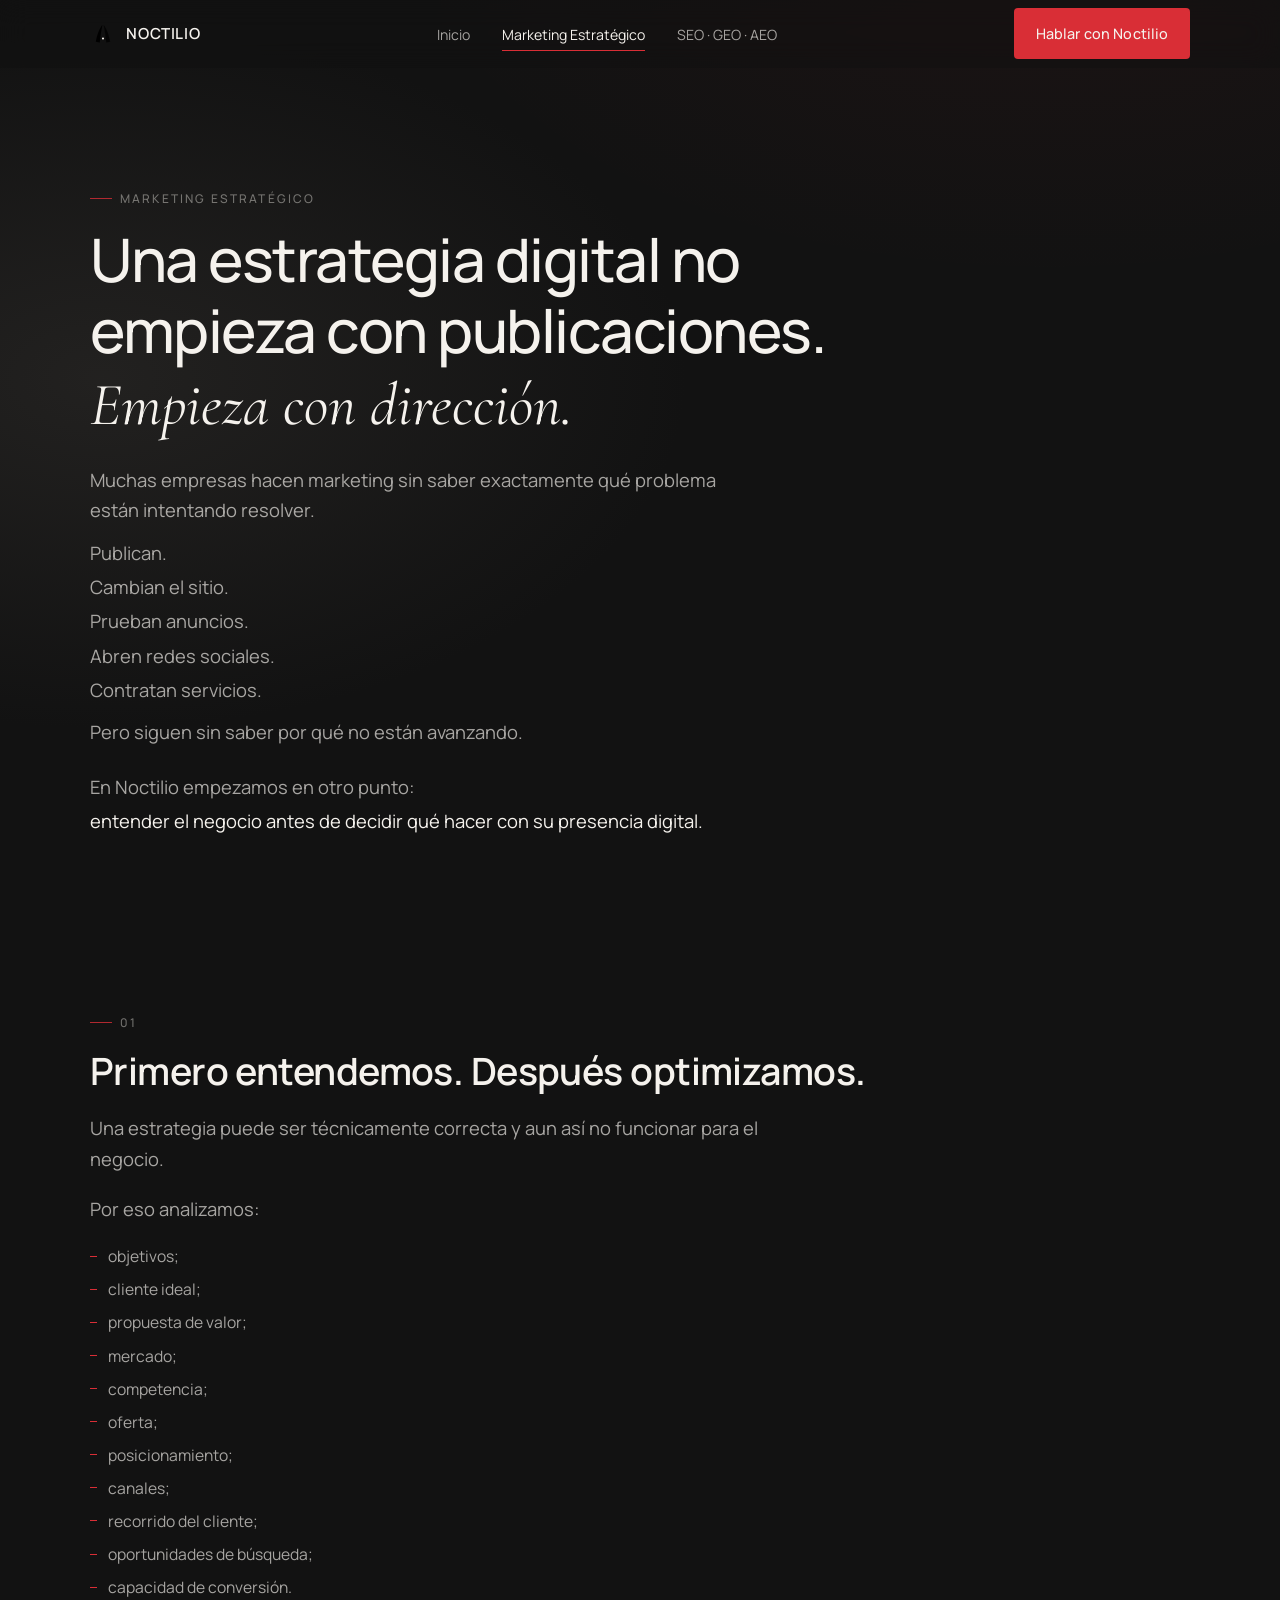
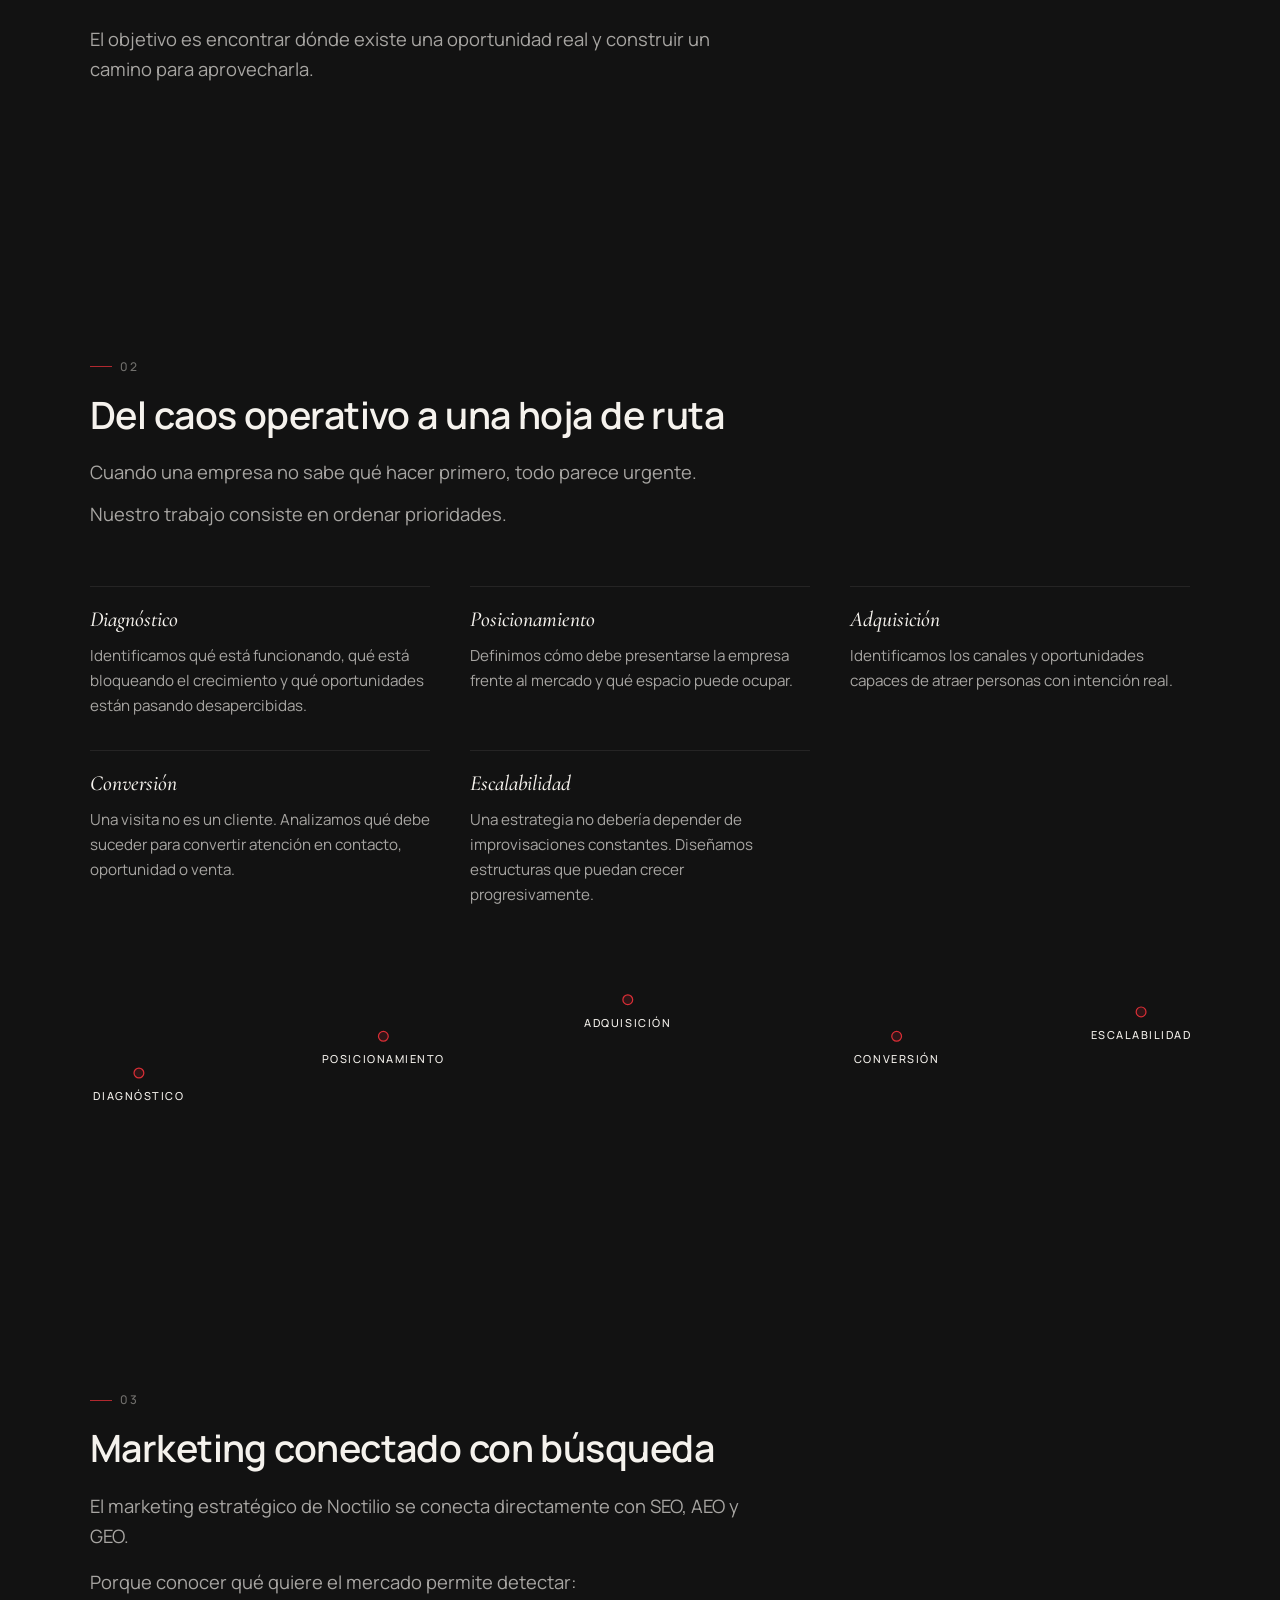
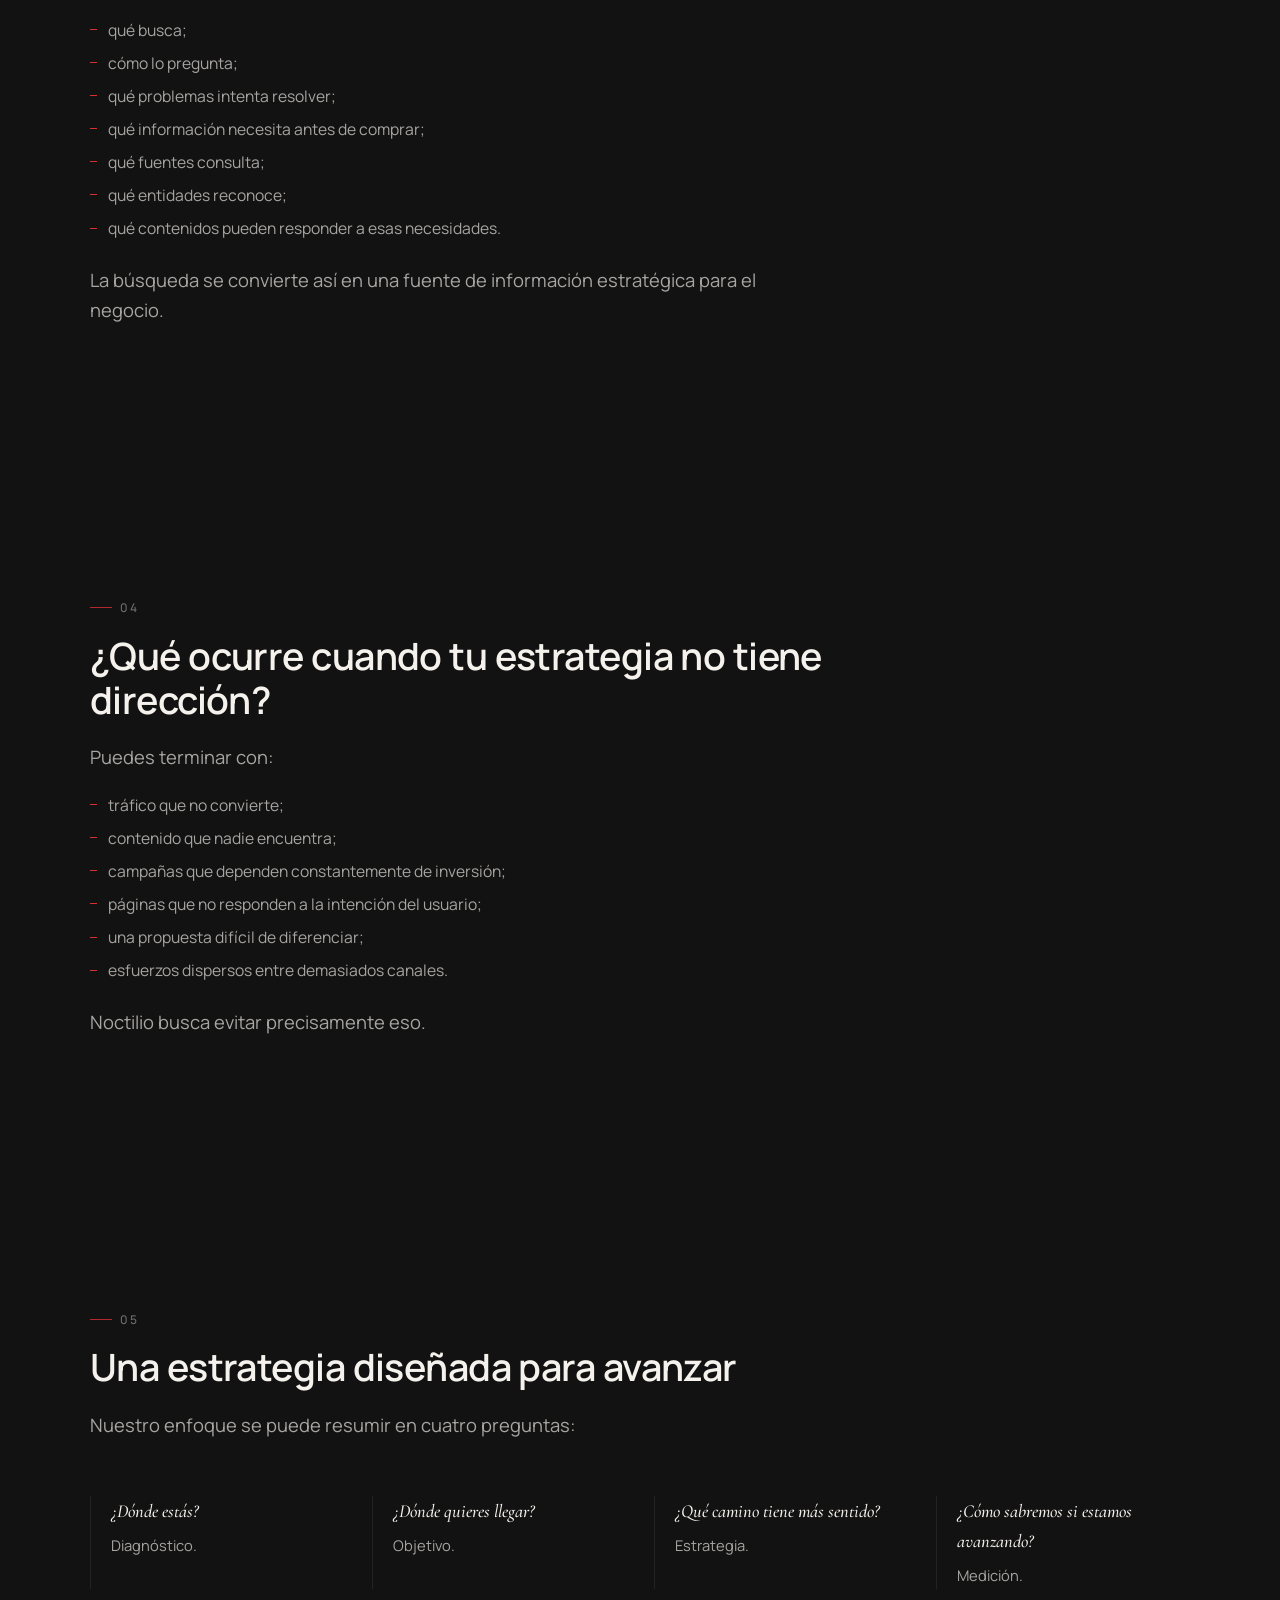
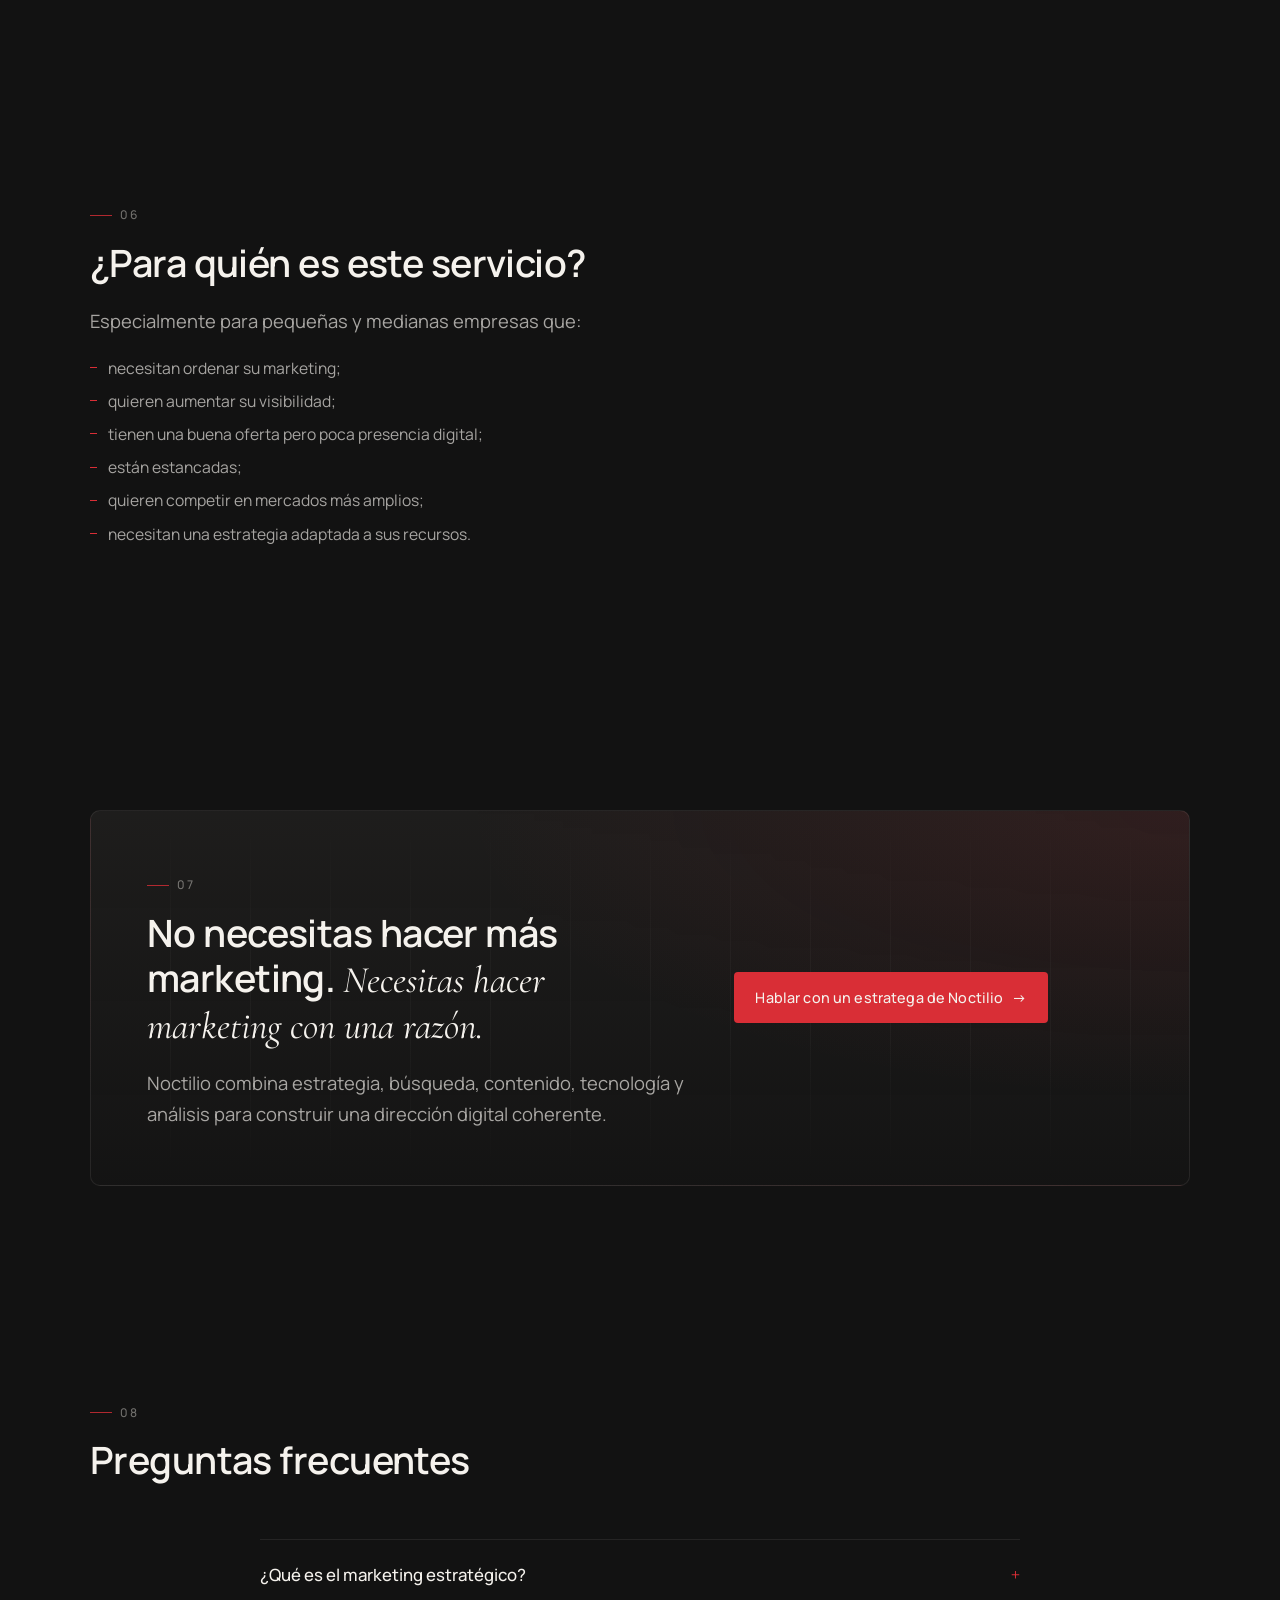
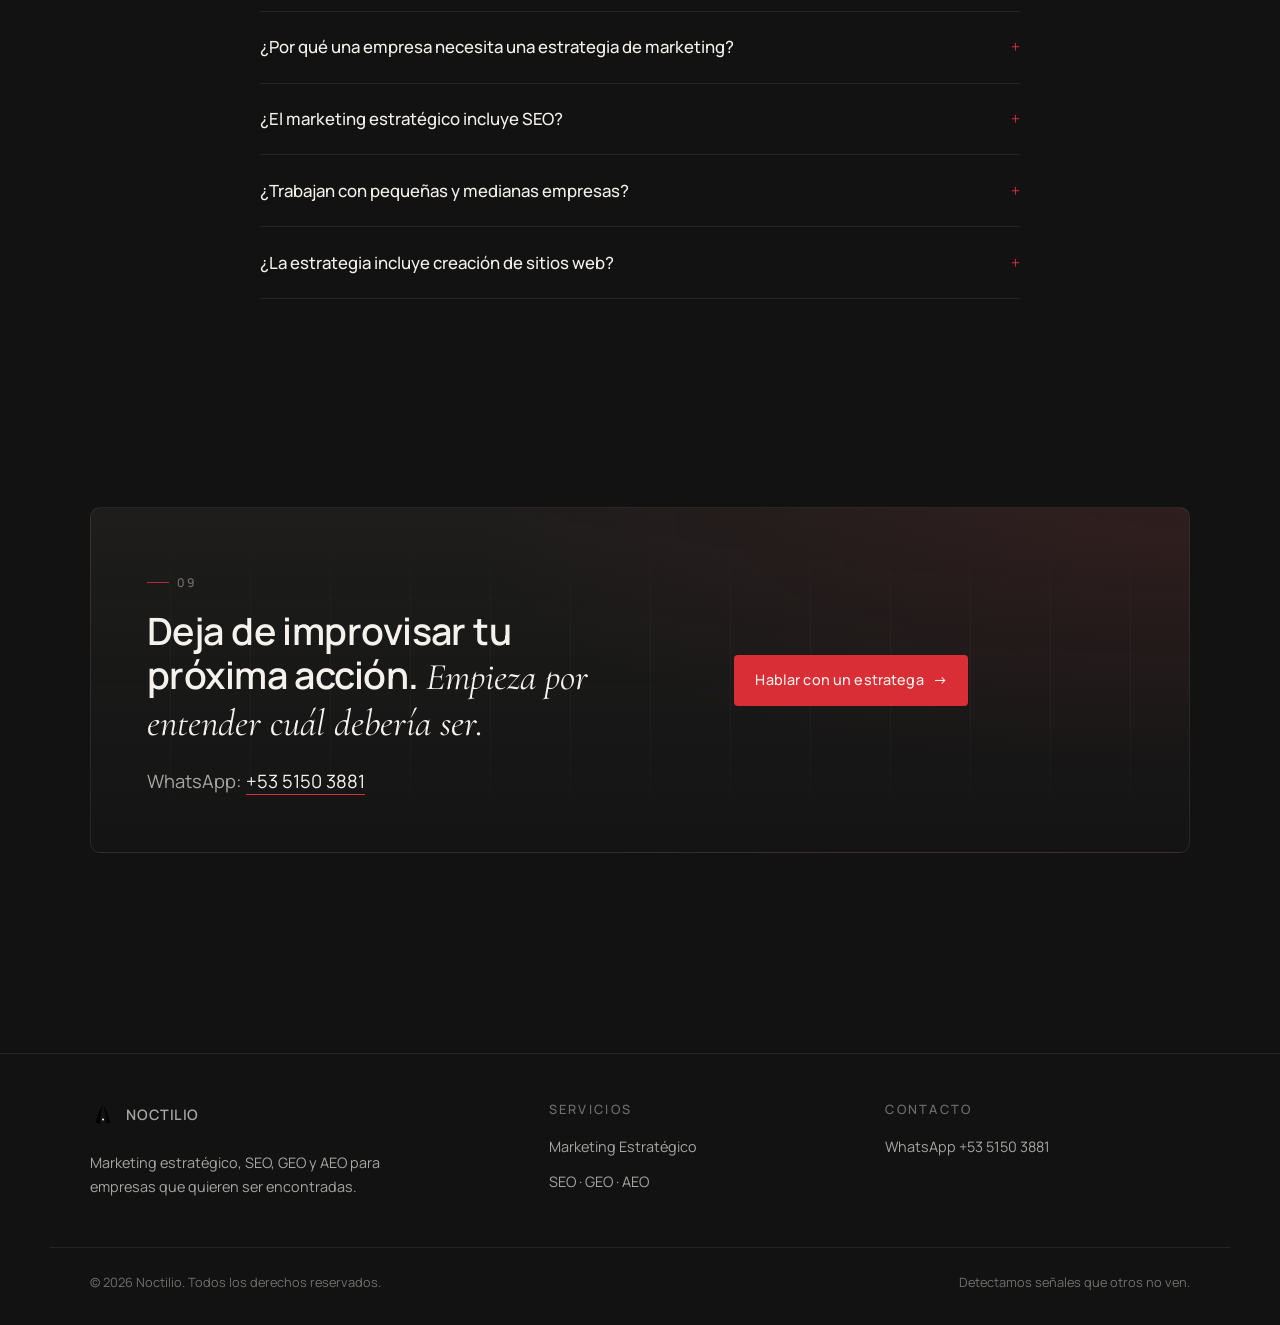
==== marketing-estrategico/index.html @ e32c2114 "primer cambio" ====
<!DOCTYPE html>
<html lang="es">
<head>
<meta charset="utf-8">
<meta name="viewport" content="width=device-width, initial-scale=1">
<title>Marketing Estratégico para Empresas | Noctilio</title>
<meta name="description" content="Convierte objetivos de negocio en una estrategia digital clara para ganar visibilidad, captar oportunidades y construir crecimiento sostenible.">
<link rel="canonical" href="https://noctilio.com/marketing-estrategico/">
<meta name="theme-color" content="#121212">

<meta property="og:type" content="website">
<meta property="og:site_name" content="Noctilio">
<meta property="og:title" content="Marketing Estratégico para Empresas | Noctilio">
<meta property="og:description" content="Convierte objetivos de negocio en una estrategia digital clara para ganar visibilidad, captar oportunidades y construir crecimiento sostenible.">
<meta property="og:url" content="https://noctilio.com/marketing-estrategico/">
<meta property="og:locale" content="es_ES">
<meta name="twitter:card" content="summary_large_image">
<meta name="twitter:title" content="Marketing Estratégico para Empresas | Noctilio">
<meta name="twitter:description" content="Una estrategia digital no empieza con publicaciones. Empieza con dirección.">

<link rel="icon" type="image/svg+xml" href="../favicon.svg">
<link rel="preconnect" href="https://fonts.googleapis.com">
<link rel="preconnect" href="https://fonts.gstatic.com" crossorigin>
<link href="https://fonts.googleapis.com/css2?family=Manrope:wght@300;400;500;600;700&family=Cormorant+Garamond:ital,wght@0,400;0,500;1,400&display=swap" rel="stylesheet">
<link rel="stylesheet" href="../styles.css">

<script type="application/ld+json">
{
  "@context": "https://schema.org",
  "@type": "Service",
  "name": "Marketing Estratégico",
  "provider": {"@type":"Organization","name":"Noctilio","url":"https://noctilio.com/","telephone":"+5351503881"},
  "serviceType": "Marketing estratégico y estrategia digital",
  "areaServed": "Global",
  "description": "Estrategia digital que conecta objetivos de negocio con posicionamiento, adquisición, conversión y escalabilidad."
}
</script>
<script type="application/ld+json">
{
  "@context": "https://schema.org",
  "@type": "FAQPage",
  "mainEntity": [
    {"@type":"Question","name":"¿Qué es el marketing estratégico?","acceptedAnswer":{"@type":"Answer","text":"Es el proceso de conectar los objetivos comerciales de una empresa con una estrategia de mercado, posicionamiento, captación, conversión y crecimiento."}},
    {"@type":"Question","name":"¿Por qué una empresa necesita una estrategia de marketing?","acceptedAnswer":{"@type":"Answer","text":"Porque realizar acciones aisladas puede generar actividad sin necesariamente generar resultados de negocio. Una estrategia ayuda a establecer prioridades y conectar cada acción con un objetivo."}},
    {"@type":"Question","name":"¿El marketing estratégico incluye SEO?","acceptedAnswer":{"@type":"Answer","text":"Puede incluirlo. En Noctilio, SEO, AEO y GEO pueden formar parte de una estrategia digital integrada cuando son adecuados para los objetivos de la empresa."}},
    {"@type":"Question","name":"¿Trabajan con pequeñas y medianas empresas?","acceptedAnswer":{"@type":"Answer","text":"Sí. El servicio está diseñado para empresas que necesitan una estrategia adaptada a sus recursos y objetivos, sin asumir que disponen del presupuesto de una gran corporación."}},
    {"@type":"Question","name":"¿La estrategia incluye creación de sitios web?","acceptedAnswer":{"@type":"Answer","text":"Cuando el sitio forma parte del problema o de la solución, puede integrarse en la estrategia. El sitio debe funcionar como una pieza del sistema comercial, no simplemente como una tarjeta de presentación."}}
  ]
}
</script>
</head>
<body>

<a class="skip" href="#main">Saltar al contenido</a>

<header class="header" role="banner">
  <div class="container header__inner">
    <a class="brand" href="../" aria-label="Noctilio — Inicio">
      <svg viewBox="0 0 40 40" aria-hidden="true">
        <path class="accent" d="M9 32 C11 20 15 11 19 6 C17 16 16 24 15 33 Z"/>
        <path d="M31 32 C29 20 25 11 21 6 C23 16 24 24 25 33 Z" opacity=".7"/>
        <circle cx="20" cy="27" r="1.6" fill="currentColor"/>
      </svg>
      <span>NOCTILIO</span>
    </a>
    <nav class="nav" aria-label="Principal">
      <ul class="nav__list">
        <li><a class="nav__link" href="../">Inicio</a></li>
        <li><a class="nav__link" href="./" aria-current="page">Marketing Estratégico</a></li>
        <li><a class="nav__link" href="../seo-geo-aeo/">SEO · GEO · AEO</a></li>
      </ul>
    </nav>
    <a class="btn btn--primary header__cta" href="https://wa.me/5351503881?text=Hola%20Noctilio%2C%20quiero%20hablar%20con%20un%20estratega." target="_blank" rel="noopener">Hablar con Noctilio</a>
    <button class="burger" type="button" aria-label="Abrir menú" aria-controls="mobile-nav" aria-expanded="false">
      <span></span><span></span><span></span>
    </button>
  </div>
</header>

<nav class="mobile-nav" id="mobile-nav" aria-label="Navegación móvil" aria-hidden="true">
  <a href="../">Inicio</a>
  <a href="./">Marketing Estratégico</a>
  <a href="../seo-geo-aeo/">SEO · GEO · AEO</a>
  <a class="btn btn--primary" href="https://wa.me/5351503881?text=Hola%20Noctilio%2C%20quiero%20hablar%20con%20un%20estratega." target="_blank" rel="noopener">Hablar con Noctilio</a>
</nav>

<main id="main">

  <section class="hero hero--compact" aria-labelledby="h1">
    <div class="container">
      <span class="eyebrow reveal">Marketing Estratégico</span>
      <h1 id="h1" class="reveal">Una estrategia digital no empieza con publicaciones. <span class="serif">Empieza con dirección.</span></h1>
      <div class="reveal reveal--d1">
        <p class="lede" style="margin-top:1.5rem">Muchas empresas hacen marketing sin saber exactamente qué problema están intentando resolver.</p>
        <p class="lede" style="margin-top:.75rem">Publican.</p>
        <p class="lede" style="margin-top:.25rem">Cambian el sitio.</p>
        <p class="lede" style="margin-top:.25rem">Prueban anuncios.</p>
        <p class="lede" style="margin-top:.25rem">Abren redes sociales.</p>
        <p class="lede" style="margin-top:.25rem">Contratan servicios.</p>
        <p class="lede" style="margin-top:.75rem">Pero siguen sin saber por qué no están avanzando.</p>
        <p class="lede" style="margin-top:1.5rem">En Noctilio empezamos en otro punto:</p>
        <p class="lede" style="margin-top:.25rem;color:var(--c-text)">entender el negocio antes de decidir qué hacer con su presencia digital.</p>
      </div>
    </div>
  </section>

  <section class="section" aria-labelledby="s1">
    <div class="container">
      <header class="section__head reveal">
        <span class="eyebrow">01</span>
        <h2 id="s1">Primero entendemos. Después optimizamos.</h2>
        <p class="lede">Una estrategia puede ser técnicamente correcta y aun así no funcionar para el negocio.</p>
        <p class="lede" style="margin-top:1.25rem">Por eso analizamos:</p>
        <ul class="signals-list">
          <li>objetivos;</li>
          <li>cliente ideal;</li>
          <li>propuesta de valor;</li>
          <li>mercado;</li>
          <li>competencia;</li>
          <li>oferta;</li>
          <li>posicionamiento;</li>
          <li>canales;</li>
          <li>recorrido del cliente;</li>
          <li>oportunidades de búsqueda;</li>
          <li>capacidad de conversión.</li>
        </ul>
        <p class="lede" style="margin-top:1.5rem">El objetivo es encontrar dónde existe una oportunidad real y construir un camino para aprovecharla.</p>
      </header>
    </div>
  </section>

  <section class="section" aria-labelledby="s2">
    <div class="container">
      <header class="section__head reveal">
        <span class="eyebrow">02</span>
        <h2 id="s2">Del caos operativo a una hoja de ruta</h2>
        <p class="lede">Cuando una empresa no sabe qué hacer primero, todo parece urgente.</p>
        <p class="lede" style="margin-top:.75rem">Nuestro trabajo consiste en ordenar prioridades.</p>
      </header>

      <div class="steps">
        <article class="reveal">
          <h3>Diagnóstico</h3>
          <p>Identificamos qué está funcionando, qué está bloqueando el crecimiento y qué oportunidades están pasando desapercibidas.</p>
        </article>
        <article class="reveal reveal--d1">
          <h3>Posicionamiento</h3>
          <p>Definimos cómo debe presentarse la empresa frente al mercado y qué espacio puede ocupar.</p>
        </article>
        <article class="reveal reveal--d2">
          <h3>Adquisición</h3>
          <p>Identificamos los canales y oportunidades capaces de atraer personas con intención real.</p>
        </article>
        <article class="reveal">
          <h3>Conversión</h3>
          <p>Una visita no es un cliente. Analizamos qué debe suceder para convertir atención en contacto, oportunidad o venta.</p>
        </article>
        <article class="reveal reveal--d1">
          <h3>Escalabilidad</h3>
          <p>Una estrategia no debería depender de improvisaciones constantes. Diseñamos estructuras que puedan crecer progresivamente.</p>
        </article>
      </div>

      <div class="path reveal" aria-hidden="true" style="margin-top:3.5rem">
        <svg class="path__svg" viewBox="0 0 900 120">
          <defs>
            <linearGradient id="pathGrad" x1="0" x2="1">
              <stop offset="0" stop-color="#3D3A37"/>
              <stop offset="1" stop-color="#D92E36"/>
            </linearGradient>
          </defs>
          <path class="path__line" d="M40 90 C 200 90 220 30 400 30 S 700 90 860 40"/>
          <g class="path__stage" transform="translate(40 90)"><circle r="4"/><text y="22" text-anchor="middle">Diagnóstico</text></g>
          <g class="path__stage" transform="translate(240 60)"><circle r="4"/><text y="22" text-anchor="middle">Posicionamiento</text></g>
          <g class="path__stage" transform="translate(440 30)"><circle r="4"/><text y="22" text-anchor="middle">Adquisición</text></g>
          <g class="path__stage" transform="translate(660 60)"><circle r="4"/><text y="22" text-anchor="middle">Conversión</text></g>
          <g class="path__stage" transform="translate(860 40)"><circle r="4"/><text y="22" text-anchor="middle">Escalabilidad</text></g>
        </svg>
      </div>
    </div>
  </section>

  <section class="section" aria-labelledby="s3">
    <div class="container">
      <header class="section__head reveal">
        <span class="eyebrow">03</span>
        <h2 id="s3">Marketing conectado con búsqueda</h2>
        <p class="lede">El marketing estratégico de Noctilio se conecta directamente con SEO, AEO y GEO.</p>
        <p class="lede" style="margin-top:1rem">Porque conocer qué quiere el mercado permite detectar:</p>
        <ul class="signals-list">
          <li>qué busca;</li>
          <li>cómo lo pregunta;</li>
          <li>qué problemas intenta resolver;</li>
          <li>qué información necesita antes de comprar;</li>
          <li>qué fuentes consulta;</li>
          <li>qué entidades reconoce;</li>
          <li>qué contenidos pueden responder a esas necesidades.</li>
        </ul>
        <p class="lede" style="margin-top:1.5rem">La búsqueda se convierte así en una fuente de información estratégica para el negocio.</p>
      </header>
    </div>
  </section>

  <section class="section" aria-labelledby="s4">
    <div class="container">
      <header class="section__head reveal">
        <span class="eyebrow">04</span>
        <h2 id="s4">¿Qué ocurre cuando tu estrategia no tiene dirección?</h2>
        <p class="lede">Puedes terminar con:</p>
        <ul class="signals-list">
          <li>tráfico que no convierte;</li>
          <li>contenido que nadie encuentra;</li>
          <li>campañas que dependen constantemente de inversión;</li>
          <li>páginas que no responden a la intención del usuario;</li>
          <li>una propuesta difícil de diferenciar;</li>
          <li>esfuerzos dispersos entre demasiados canales.</li>
        </ul>
        <p class="lede" style="margin-top:1.5rem">Noctilio busca evitar precisamente eso.</p>
      </header>
    </div>
  </section>

  <section class="section" aria-labelledby="s5">
    <div class="container">
      <header class="section__head reveal">
        <span class="eyebrow">05</span>
        <h2 id="s5">Una estrategia diseñada para avanzar</h2>
        <p class="lede">Nuestro enfoque se puede resumir en cuatro preguntas:</p>
      </header>
      <div class="qa">
        <div class="reveal"><strong>¿Dónde estás?</strong><span>Diagnóstico.</span></div>
        <div class="reveal reveal--d1"><strong>¿Dónde quieres llegar?</strong><span>Objetivo.</span></div>
        <div class="reveal reveal--d2"><strong>¿Qué camino tiene más sentido?</strong><span>Estrategia.</span></div>
        <div class="reveal reveal--d3"><strong>¿Cómo sabremos si estamos avanzando?</strong><span>Medición.</span></div>
      </div>
    </div>
  </section>

  <section class="section" aria-labelledby="s6">
    <div class="container">
      <header class="section__head reveal">
        <span class="eyebrow">06</span>
        <h2 id="s6">¿Para quién es este servicio?</h2>
        <p class="lede">Especialmente para pequeñas y medianas empresas que:</p>
        <ul class="signals-list">
          <li>necesitan ordenar su marketing;</li>
          <li>quieren aumentar su visibilidad;</li>
          <li>tienen una buena oferta pero poca presencia digital;</li>
          <li>están estancadas;</li>
          <li>quieren competir en mercados más amplios;</li>
          <li>necesitan una estrategia adaptada a sus recursos.</li>
        </ul>
      </header>
    </div>
  </section>

  <section class="section" aria-labelledby="s7">
    <div class="container">
      <div class="cta reveal">
        <div class="cta__grid">
          <div>
            <span class="eyebrow">07</span>
            <h2 id="s7" class="cta__title">No necesitas hacer más marketing. <span class="serif">Necesitas hacer marketing con una razón.</span></h2>
            <p class="lede" style="margin-top:1.25rem">Noctilio combina estrategia, búsqueda, contenido, tecnología y análisis para construir una dirección digital coherente.</p>
          </div>
          <div class="cta__actions">
            <a class="btn btn--primary" href="https://wa.me/5351503881?text=Hola%20Noctilio%2C%20quiero%20hablar%20con%20un%20estratega." target="_blank" rel="noopener">Hablar con un estratega de Noctilio <span class="arrow" aria-hidden="true">→</span></a>
          </div>
        </div>
      </div>
    </div>
  </section>

  <section class="section" aria-labelledby="faq-h">
    <div class="container">
      <header class="section__head reveal">
        <span class="eyebrow">08</span>
        <h2 id="faq-h">Preguntas frecuentes</h2>
      </header>
      <div class="faq reveal">
        <details>
          <summary>¿Qué es el marketing estratégico?</summary>
          <p>Es el proceso de conectar los objetivos comerciales de una empresa con una estrategia de mercado, posicionamiento, captación, conversión y crecimiento.</p>
        </details>
        <details>
          <summary>¿Por qué una empresa necesita una estrategia de marketing?</summary>
          <p>Porque realizar acciones aisladas puede generar actividad sin necesariamente generar resultados de negocio. Una estrategia ayuda a establecer prioridades y conectar cada acción con un objetivo.</p>
        </details>
        <details>
          <summary>¿El marketing estratégico incluye SEO?</summary>
          <p>Puede incluirlo. En Noctilio, SEO, AEO y GEO pueden formar parte de una estrategia digital integrada cuando son adecuados para los objetivos de la empresa.</p>
        </details>
        <details>
          <summary>¿Trabajan con pequeñas y medianas empresas?</summary>
          <p>Sí. El servicio está diseñado para empresas que necesitan una estrategia adaptada a sus recursos y objetivos, sin asumir que disponen del presupuesto de una gran corporación.</p>
        </details>
        <details>
          <summary>¿La estrategia incluye creación de sitios web?</summary>
          <p>Cuando el sitio forma parte del problema o de la solución, puede integrarse en la estrategia. El sitio debe funcionar como una pieza del sistema comercial, no simplemente como una tarjeta de presentación.</p>
        </details>
      </div>
    </div>
  </section>

  <section class="section" aria-labelledby="s9">
    <div class="container">
      <div class="cta reveal">
        <div class="cta__grid">
          <div>
            <span class="eyebrow">09</span>
            <h2 id="s9" class="cta__title">Deja de improvisar tu próxima acción. <span class="serif">Empieza por entender cuál debería ser.</span></h2>
            <p class="lede" style="margin-top:1.25rem">WhatsApp: <a href="https://wa.me/5351503881" target="_blank" rel="noopener" style="color:var(--c-text);border-bottom:1px solid var(--c-accent)">+53 5150 3881</a></p>
          </div>
          <div class="cta__actions">
            <a class="btn btn--primary" href="https://wa.me/5351503881?text=Hola%20Noctilio%2C%20quiero%20hablar%20con%20un%20estratega." target="_blank" rel="noopener">Hablar con un estratega <span class="arrow" aria-hidden="true">→</span></a>
          </div>
        </div>
      </div>
    </div>
  </section>

</main>

<footer class="footer" role="contentinfo">
  <div class="container footer__grid">
    <div>
      <a class="brand" href="../" aria-label="Noctilio — Inicio">
        <svg viewBox="0 0 40 40" aria-hidden="true">
          <path class="accent" d="M9 32 C11 20 15 11 19 6 C17 16 16 24 15 33 Z"/>
          <path d="M31 32 C29 20 25 11 21 6 C23 16 24 24 25 33 Z" opacity=".7"/>
          <circle cx="20" cy="27" r="1.6" fill="currentColor"/>
        </svg>
        <span>NOCTILIO</span>
      </a>
      <p style="margin-top:1rem;max-width:36ch;font-size:.9rem">Marketing estratégico, SEO, GEO y AEO para empresas que quieren ser encontradas.</p>
    </div>
    <div>
      <h4>Servicios</h4>
      <ul>
        <li><a href="./">Marketing Estratégico</a></li>
        <li><a href="../seo-geo-aeo/">SEO · GEO · AEO</a></li>
      </ul>
    </div>
    <div>
      <h4>Contacto</h4>
      <ul>
        <li><a href="https://wa.me/5351503881" target="_blank" rel="noopener">WhatsApp +53 5150 3881</a></li>
      </ul>
    </div>
  </div>
  <div class="container footer__base">
    <span>© <span data-year></span> Noctilio. Todos los derechos reservados.</span>
    <span>Detectamos señales que otros no ven.</span>
  </div>
</footer>

<script src="../main.js" defer></script>
</body>
</html>
---- styles.css ----
/* =========================================================
   NOCTILIO — Design System
   ========================================================= */

*, *::before, *::after { box-sizing: border-box; }
* { margin: 0; }
html { -webkit-text-size-adjust: 100%; scroll-behavior: smooth; }
img, svg { display: block; max-width: 100%; }
button { font: inherit; color: inherit; background: none; border: 0; cursor: pointer; }
a { color: inherit; text-decoration: none; }

@media (prefers-reduced-motion: reduce) {
  html { scroll-behavior: auto; }
  *, *::before, *::after {
    animation-duration: 0.001ms !important;
    animation-iteration-count: 1 !important;
    transition-duration: 0.001ms !important;
  }
}

:root {
  --c-bg:           #121212;
  --c-surface:      #3D3A37;
  --c-surface-2:    #1a1a1a;
  --c-surface-3:    #232120;
  --c-accent:       #D92E36;
  --c-accent-soft:  rgba(217, 46, 54, 0.14);
  --c-text:         #F5F2ED;
  --c-text-muted:   rgba(245, 242, 237, 0.66);
  --c-text-dim:     rgba(245, 242, 237, 0.42);
  --c-border:       rgba(245, 242, 237, 0.08);
  --c-border-strong:rgba(245, 242, 237, 0.18);

  --font-sans:  'Manrope', system-ui, -apple-system, 'Segoe UI', Roboto, sans-serif;
  --font-serif: 'Cormorant Garamond', Georgia, 'Times New Roman', serif;

  --s-1: .5rem;  --s-2: 1rem;  --s-3: 1.5rem;  --s-4: 2rem;
  --s-5: 3rem;   --s-6: 4.5rem; --s-7: 6rem;   --s-8: 8rem;

  --container: 1180px;
  --container-narrow: 760px;
  --radius: 4px;
  --radius-lg: 10px;

  --ease: cubic-bezier(.22, 1, .36, 1);
  --dur: .7s;

  --header-h: 68px;
}

/* ---------- Base ---------- */

body {
  font-family: var(--font-sans);
  font-size: 16px;
  line-height: 1.65;
  font-weight: 400;
  color: var(--c-text);
  background-color: var(--c-bg);
  -webkit-font-smoothing: antialiased;
  -moz-osx-font-smoothing: grayscale;
  overflow-x: hidden;
  background-image:
    radial-gradient(1100px 620px at 82% -10%, rgba(217, 46, 54, .05), transparent 60%),
    radial-gradient(900px 540px at 8% 42%, rgba(61, 58, 55, .38), transparent 65%);
  background-attachment: fixed;
}

h1, h2, h3, h4 { font-weight: 600; line-height: 1.18; letter-spacing: -0.015em; }
h1 { font-size: clamp(2rem, 6vw, 3.75rem); font-weight: 500; letter-spacing: -0.025em; }
h2 { font-size: clamp(1.5rem, 3.4vw, 2.35rem); }
h3 { font-size: clamp(1.15rem, 2vw, 1.35rem); }
p  { color: var(--c-text-muted); max-width: 68ch; }

::selection { background: var(--c-accent); color: var(--c-text); }

:focus-visible { outline: 2px solid var(--c-accent); outline-offset: 3px; border-radius: 2px; }

.skip { position: absolute; left: -9999px; top: 0; background: var(--c-accent); color: var(--c-text); padding: .75rem 1rem; z-index: 100; }
.skip:focus { left: 1rem; top: 1rem; }

/* ---------- Layout helpers ---------- */

.container { width: 100%; max-width: var(--container); margin-inline: auto; padding-inline: clamp(1.25rem, 4vw, 2.5rem); }
.section { position: relative; padding-block: clamp(3.5rem, 9vw, 6.5rem); }
.section--tight { padding-block: clamp(2.5rem, 6vw, 4rem); }
.eyebrow { display: inline-flex; align-items: center; gap: .5rem; font-size: .75rem; letter-spacing: .18em; text-transform: uppercase; color: var(--c-text-dim); font-weight: 500; }
.eyebrow::before { content: ""; width: 22px; height: 1px; background: var(--c-accent); opacity: .8; }
.serif { font-family: var(--font-serif); font-weight: 400; font-style: italic; letter-spacing: 0; }
.accent { color: var(--c-accent); }
.lede { font-size: clamp(1.05rem, 1.6vw, 1.15rem); color: var(--c-text-muted); max-width: 62ch; }

/* ---------- Buttons / CTA ---------- */

.btn { display: inline-flex; align-items: center; gap: .55rem; padding: .85rem 1.35rem; font-size: .9rem; font-weight: 500; letter-spacing: .01em; border-radius: var(--radius); transition: transform .35s var(--ease), background-color .35s var(--ease), border-color .35s var(--ease), color .35s var(--ease); white-space: nowrap; }
.btn--primary { background: var(--c-accent); color: var(--c-text); box-shadow: 0 0 0 0 rgba(217, 46, 54, 0); }
.btn--primary:hover { transform: translateY(-1px); background: #e53840; box-shadow: 0 8px 30px -12px rgba(217, 46, 54, .55); }
.btn--ghost { border: 1px solid var(--c-border-strong); color: var(--c-text); background: rgba(245, 242, 237, 0.02); }
.btn--ghost:hover { border-color: var(--c-text); background: rgba(245, 242, 237, 0.05); }
.btn .arrow { transition: transform .35s var(--ease); }
.btn:hover .arrow { transform: translateX(3px); }

/* ---------- Header ---------- */

.header { position: fixed; inset: 0 0 auto 0; z-index: 50; height: var(--header-h); background: rgba(18, 18, 18, 0.55); -webkit-backdrop-filter: saturate(180%) blur(14px); backdrop-filter: saturate(180%) blur(14px); border-bottom: 1px solid transparent; transition: border-color .4s var(--ease), background-color .4s var(--ease); }
.header.is-scrolled { background: rgba(18, 18, 18, 0.78); border-bottom-color: var(--c-border); }
.header__inner { display: flex; align-items: center; justify-content: space-between; height: 100%; }
.brand { display: inline-flex; align-items: center; gap: .65rem; font-weight: 600; letter-spacing: .04em; font-size: .95rem; }
.brand svg { width: 26px; height: 26px; color: var(--c-text); }
.brand svg .accent { color: var(--c-accent); }

.nav { display: none; }
.nav__list { display: flex; gap: 2rem; list-style: none; padding: 0; }
.nav__link { font-size: .88rem; color: var(--c-text-muted); position: relative; padding: .35rem 0; transition: color .3s var(--ease); }
.nav__link:hover, .nav__link[aria-current="page"] { color: var(--c-text); }
.nav__link[aria-current="page"]::after { content: ""; position: absolute; left: 0; right: 0; bottom: -2px; height: 1px; background: var(--c-accent); }
.header__cta { display: none; }

.burger { display: inline-flex; flex-direction: column; justify-content: center; gap: 5px; width: 40px; height: 40px; padding: 8px; border: 1px solid var(--c-border); border-radius: var(--radius); }
.burger span { display: block; height: 1.5px; background: var(--c-text); border-radius: 2px; transition: transform .3s var(--ease), opacity .3s var(--ease); }
.burger[aria-expanded="true"] span:nth-child(1) { transform: translateY(6.5px) rotate(45deg); }
.burger[aria-expanded="true"] span:nth-child(2) { opacity: 0; }
.burger[aria-expanded="true"] span:nth-child(3) { transform: translateY(-6.5px) rotate(-45deg); }

.mobile-nav { position: fixed; inset: var(--header-h) 0 auto 0; z-index: 49; background: rgba(18, 18, 18, 0.92); -webkit-backdrop-filter: blur(16px); backdrop-filter: blur(16px); border-bottom: 1px solid var(--c-border); padding: 1rem clamp(1.25rem, 4vw, 2.5rem) 1.5rem; display: grid; gap: .25rem; transform: translateY(-8px); opacity: 0; pointer-events: none; transition: transform .35s var(--ease), opacity .35s var(--ease); }
.mobile-nav.is-open { transform: translateY(0); opacity: 1; pointer-events: auto; }
.mobile-nav a { padding: .85rem .25rem; font-size: 1rem; color: var(--c-text); border-bottom: 1px solid var(--c-border); }
.mobile-nav .btn { margin-top: 1rem; justify-content: center; }

@media (min-width: 820px) {
  .nav { display: block; }
  .header__cta { display: inline-flex; }
  .burger, .mobile-nav { display: none; }
}

/* ---------- Hero ---------- */

.hero { position: relative; min-height: 100svh; display: grid; align-items: center; padding-top: calc(var(--header-h) + 3rem); padding-bottom: 4rem; overflow: hidden; }
.hero__grid { display: grid; gap: clamp(2.5rem, 6vw, 4rem); grid-template-columns: 1fr; align-items: center; }
@media (min-width: 900px) { .hero__grid { grid-template-columns: 1.15fr 1fr; } }
.hero__title { max-width: 16ch; }
.hero__title .serif { font-style: italic; color: var(--c-text); }
.hero__sub { margin-top: 1.5rem; max-width: 46ch; }
.hero__cta { margin-top: 2.25rem; display: flex; flex-wrap: wrap; gap: .75rem; }
.hero__visual { position: relative; aspect-ratio: 1 / 1; max-width: 460px; margin-inline: auto; width: 100%; }

.signal { width: 100%; height: 100%; overflow: visible; }
.signal__arc { fill: none; stroke: var(--c-text); stroke-width: .6; opacity: .18; transform-origin: center; animation: pulse 6s var(--ease) infinite; }
.signal__arc:nth-child(2) { animation-delay: .6s; opacity: .14; }
.signal__arc:nth-child(3) { animation-delay: 1.2s; opacity: .10; }
.signal__arc:nth-child(4) { animation-delay: 1.8s; opacity: .07; }
.signal__core { fill: var(--c-accent); }
.signal__wing { fill: none; stroke: var(--c-text); stroke-width: .8; opacity: .35; }

@keyframes pulse {
  0%, 100% { transform: scale(1);   opacity: inherit; }
  50%      { transform: scale(1.04); opacity: .05; }
}
@media (prefers-reduced-motion: reduce) { .signal__arc { animation: none; } }

/* ---------- Hero compacto (páginas internas) ---------- */

.hero--compact { min-height: auto; padding-top: calc(var(--header-h) + clamp(4rem, 9vw, 7rem)); padding-bottom: clamp(2rem, 6vw, 4rem); display: block; }
.hero--compact h1 { max-width: 22ch; margin-top: 1rem; }
.hero--compact .lede { margin-top: 1.5rem; max-width: 60ch; }

/* ---------- Section headings ---------- */

.section__head { max-width: 780px; margin-bottom: clamp(2rem, 5vw, 3.5rem); }
.section__head h2 { margin-top: 1rem; }
.section__head .lede { margin-top: 1.25rem; }

/* ---------- Listas de señales ---------- */

.signals-list { list-style: none; padding: 0; display: grid; gap: .55rem; margin-top: 1.25rem; max-width: 62ch; }
.signals-list li { position: relative; padding-left: 1.15rem; color: var(--c-text-muted); font-size: .98rem; line-height: 1.55; }
.signals-list li::before { content: ""; position: absolute; left: 0; top: .72em; width: 7px; height: 1px; background: var(--c-accent); }

/* ---------- Steps (H3 grid) ---------- */

.steps { display: grid; gap: 2rem 2.5rem; grid-template-columns: 1fr; margin-top: 2.25rem; }
@media (min-width: 720px) { .steps { grid-template-columns: repeat(2, 1fr); } }
@media (min-width: 1024px) { .steps { grid-template-columns: repeat(3, 1fr); } }
.steps > article { border-top: 1px solid var(--c-border); padding-top: 1.25rem; }
.steps > article h3 { font-family: var(--font-serif); font-weight: 500; font-style: italic; letter-spacing: 0; font-size: 1.35rem; margin-bottom: .65rem; color: var(--c-text); }
.steps > article p { font-size: .95rem; }
.steps--four { grid-template-columns: 1fr; }
@media (min-width: 720px)  { .steps--four { grid-template-columns: repeat(2, 1fr); } }
@media (min-width: 1024px) { .steps--four { grid-template-columns: repeat(4, 1fr); } }
.steps--five { grid-template-columns: 1fr; }
@media (min-width: 720px)  { .steps--five { grid-template-columns: repeat(2, 1fr); } }
@media (min-width: 1024px) { .steps--five { grid-template-columns: repeat(5, 1fr); } }

/* ---------- Q/A ---------- */

.qa { display: grid; gap: 1.75rem; grid-template-columns: 1fr; margin-top: 2rem; }
@media (min-width: 720px) { .qa { grid-template-columns: repeat(2, 1fr); } }
@media (min-width: 1024px) { .qa { grid-template-columns: repeat(4, 1fr); } }
.qa > div { border-left: 1px solid var(--c-border); padding-left: 1.25rem; }
.qa strong { display: block; font-family: var(--font-serif); font-style: italic; font-weight: 500; font-size: 1.15rem; color: var(--c-text); margin-bottom: .35rem; }
.qa span { color: var(--c-text-muted); font-size: .92rem; }

/* ---------- Flow ---------- */

.flow { display: flex; flex-wrap: wrap; gap: .5rem .35rem; align-items: center; margin-top: 1.5rem; font-family: var(--font-serif); font-style: italic; font-size: 1.15rem; color: var(--c-text); }
.flow span[aria-hidden] { color: var(--c-accent); }

/* ---------- Signal Network ---------- */

.network { position: relative; display: grid; gap: 2.5rem; grid-template-columns: 1fr; margin-top: 2.5rem; }
@media (min-width: 960px) { .network { grid-template-columns: 1.35fr 1fr; align-items: start; gap: 3.5rem; } }
.network__svg { width: 100%; aspect-ratio: 1 / 1; background: radial-gradient(60% 60% at 50% 50%, rgba(61,58,55,.35), transparent 70%); border: 1px solid var(--c-border); border-radius: var(--radius-lg); padding: 1rem; }
.network__edge { stroke: var(--c-text); stroke-width: .4; opacity: .12; transition: opacity .5s var(--ease), stroke .5s var(--ease); }
.network__edge.is-active { stroke: var(--c-accent); opacity: .55; }
.network__node { cursor: pointer; }
.network__node circle { fill: var(--c-bg); stroke: var(--c-border-strong); stroke-width: .8; transition: stroke .4s var(--ease), fill .4s var(--ease), r .4s var(--ease); }
.network__node text { fill: var(--c-text-dim); font-family: var(--font-sans); font-size: 3.4px; font-weight: 500; letter-spacing: .02em; transition: fill .4s var(--ease); pointer-events: none; }
.network__node:hover circle, .network__node:focus-visible circle, .network__node.is-active circle { stroke: var(--c-accent); fill: var(--c-accent-soft); r: 6; }
.network__node:hover text, .network__node.is-active text { fill: var(--c-text); }
.network__pulse { fill: none; stroke: var(--c-accent); stroke-width: .6; opacity: 0; pointer-events: none; }
.network__node.is-active .network__pulse { animation: nodePulse 1.6s var(--ease) infinite; opacity: .9; }
@keyframes nodePulse { 0% { r: 6; opacity: .9; } 100% { r: 14; opacity: 0; } }
@media (prefers-reduced-motion: reduce) { .network__node.is-active .network__pulse { animation: none; opacity: .3; } }

.network__panel { border-left: 1px solid var(--c-border); padding-left: 1.5rem; min-height: 200px; }
.network__panel h3 { margin-bottom: .75rem; font-size: 1.15rem; }
.network__panel p  { margin-bottom: 1rem; font-size: .95rem; }
.network__panel .hint { color: var(--c-text-dim); font-size: .85rem; display: none; }
.js .network__panel .hint { display: block; }

.network__panel__items > * { padding-block: 1rem; border-top: 1px solid var(--c-border); }
.network__panel__items > *:first-child { border-top: 0; padding-top: 0; }
.network__panel__items > * h3 { font-family: var(--font-serif); font-style: italic; font-weight: 500; }

.js .network__panel__items > * { display: none; border-top: 0; padding-block: 0; }
.js .network__panel__items > .is-visible { display: block; animation: fadeUp .5s var(--ease) both; }

@keyframes fadeUp { from { opacity: 0; transform: translateY(6px); } to { opacity: 1; transform: translateY(0); } }

/* ---------- Flight path ---------- */

.path { position: relative; margin-block: clamp(2rem, 5vw, 4rem); padding-inline: 0; }
.path__svg { width: 100%; height: auto; }
.path__line { fill: none; stroke: url(#pathGrad); stroke-width: 1.2; stroke-linecap: round; stroke-dasharray: var(--len, 2400); stroke-dashoffset: var(--len, 2400); transition: stroke-dashoffset 1.6s var(--ease); }
.path.is-inview .path__line { stroke-dashoffset: 0; }
.path__stage circle { fill: var(--c-bg); stroke: var(--c-text-dim); stroke-width: 1; transition: stroke .5s var(--ease), fill .5s var(--ease); }
.path__stage.is-active circle { stroke: var(--c-accent); fill: var(--c-accent-soft); }
.path__stage text { fill: var(--c-text-dim); font-family: var(--font-sans); font-size: 9px; font-weight: 500; letter-spacing: .14em; text-transform: uppercase; transition: fill .5s var(--ease); }
.path__stage.is-active text { fill: var(--c-text); }

/* ---------- FAQ ---------- */

.faq { max-width: var(--container-narrow); margin-inline: auto; }
.faq details { border-top: 1px solid var(--c-border); padding: 1.35rem 0; }
.faq details:last-of-type { border-bottom: 1px solid var(--c-border); }
.faq summary { list-style: none; cursor: pointer; display: flex; align-items: flex-start; justify-content: space-between; gap: 1rem; font-size: 1.05rem; font-weight: 500; color: var(--c-text); transition: color .3s var(--ease); }
.faq summary::-webkit-details-marker { display: none; }
.faq summary:hover { color: var(--c-accent); }
.faq summary::after { content: "+"; font-family: var(--font-serif); font-size: 1.4rem; line-height: 1; color: var(--c-accent); transition: transform .35s var(--ease); flex-shrink: 0; }
.faq details[open] summary::after { transform: rotate(45deg); }
.faq details p { margin-top: 1rem; max-width: 60ch; font-size: .95rem; animation: fadeUp .4s var(--ease) both; }

/* ---------- CTA band ---------- */

.cta { position: relative; border: 1px solid var(--c-border); border-radius: var(--radius-lg); padding: clamp(2rem, 5vw, 3.5rem); background: radial-gradient(120% 140% at 100% 0%, rgba(217,46,54,.10), transparent 55%), linear-gradient(180deg, rgba(61,58,55,.28), rgba(61,58,55,.06)); overflow: hidden; }
.cta::before { content: ""; position: absolute; inset: 0; background: repeating-linear-gradient(90deg, transparent 0 79px, rgba(245,242,237,.03) 79px 80px); pointer-events: none; mask-image: linear-gradient(180deg, transparent, #000 40%, #000 60%, transparent); }
.cta__grid { display: grid; gap: 1.75rem; position: relative; grid-template-columns: 1fr; align-items: center; }
@media (min-width: 820px) { .cta__grid { grid-template-columns: 1.4fr 1fr; } }
.cta__actions { display: flex; flex-wrap: wrap; gap: .75rem; }
.cta__title { max-width: 20ch; margin-top: 1rem; }
.cta__title .serif { font-style: italic; color: var(--c-text); }

/* ---------- Reveal ---------- */

.reveal { opacity: 0; transform: translateY(14px); transition: opacity .9s var(--ease), transform .9s var(--ease); }
.reveal.is-inview { opacity: 1; transform: none; }
.reveal--d1 { transition-delay: .08s; }
.reveal--d2 { transition-delay: .16s; }
.reveal--d3 { transition-delay: .24s; }
@media (prefers-reduced-motion: reduce) { .reveal { opacity: 1; transform: none; transition: none; } }

/* ---------- Footer ---------- */

.footer { border-top: 1px solid var(--c-border); padding-block: 3rem 2rem; margin-top: var(--s-7); }
.footer__grid { display: grid; gap: 2rem; grid-template-columns: 1fr; }
@media (min-width: 720px) { .footer__grid { grid-template-columns: 1.4fr 1fr 1fr; } }
.footer h4 { font-size: .8rem; letter-spacing: .18em; text-transform: uppercase; color: var(--c-text-dim); margin-bottom: 1rem; font-weight: 500; }
.footer ul { list-style: none; padding: 0; display: grid; gap: .55rem; }
.footer a { color: var(--c-text-muted); font-size: .9rem; }
.footer a:hover { color: var(--c-text); }
.footer__base { margin-top: 3rem; padding-top: 1.5rem; border-top: 1px solid var(--c-border); display: flex; flex-wrap: wrap; justify-content: space-between; gap: 1rem; font-size: .8rem; color: var(--c-text-dim); }
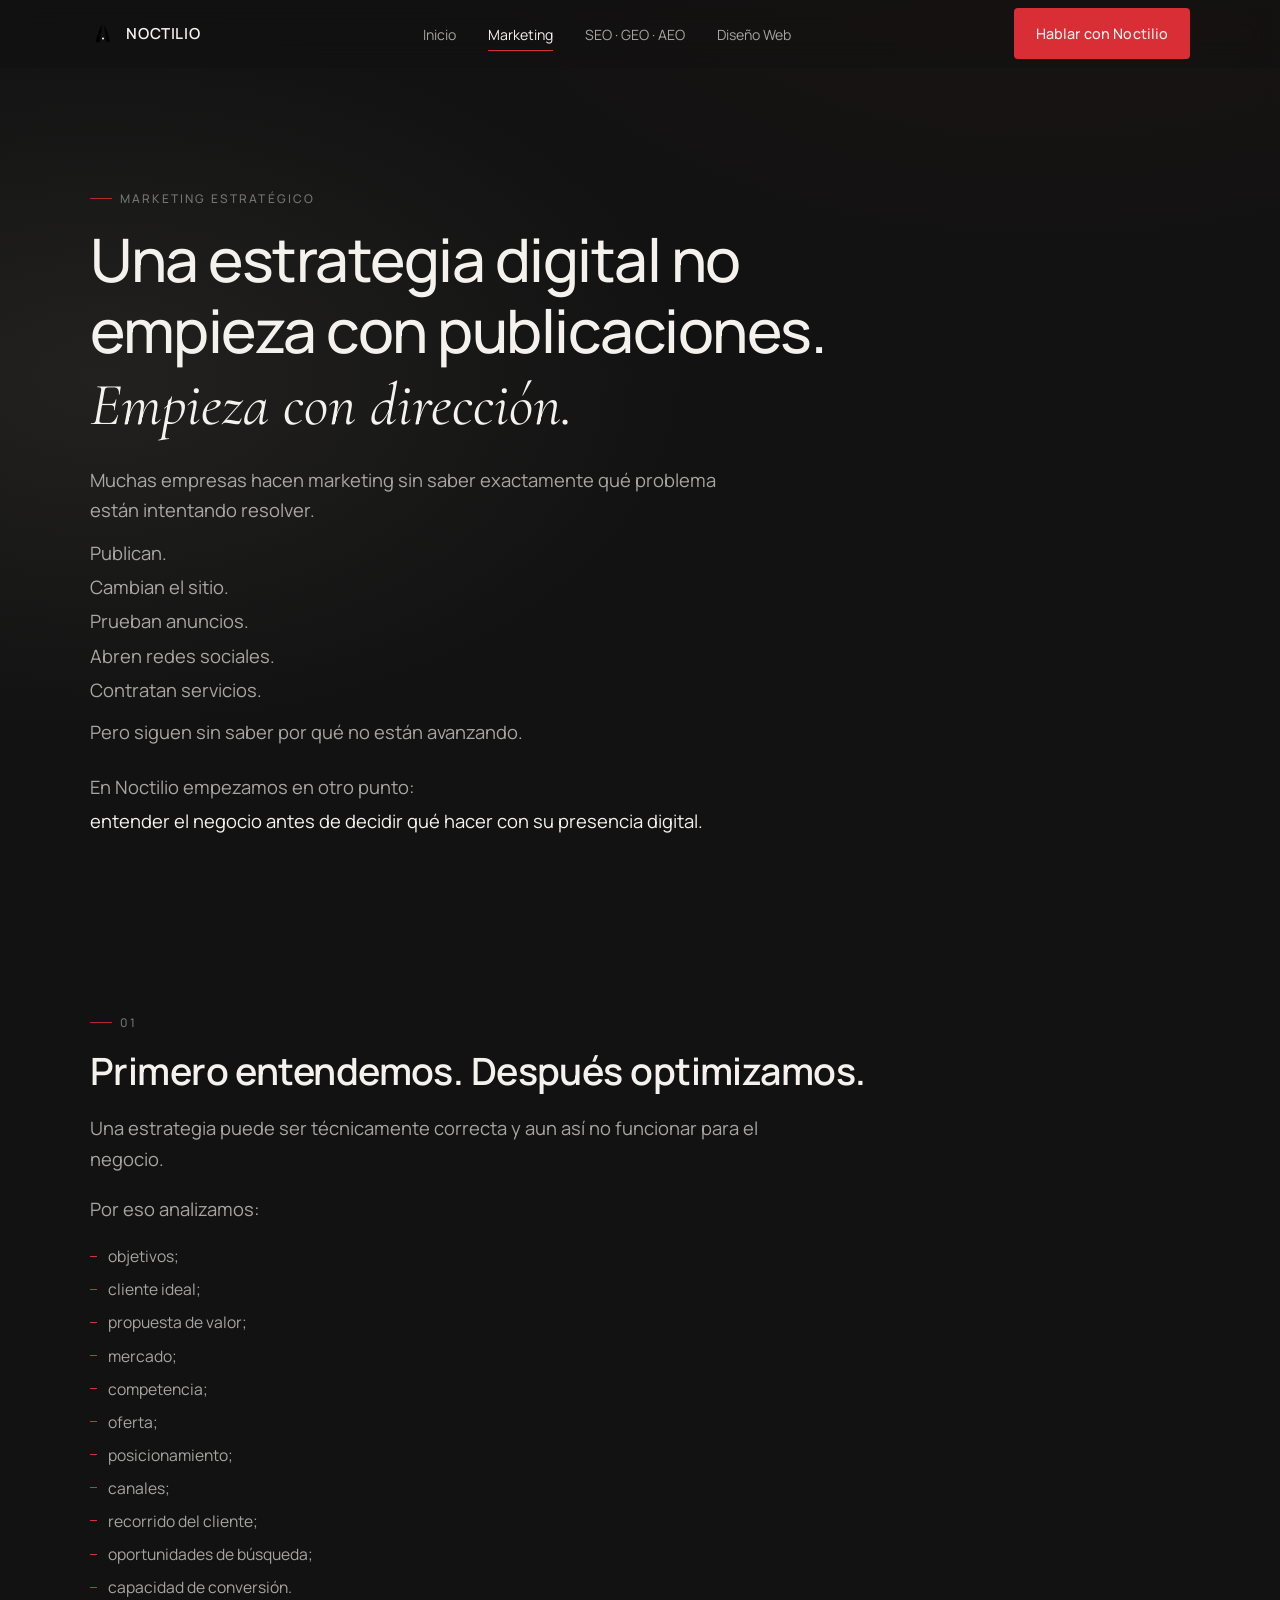
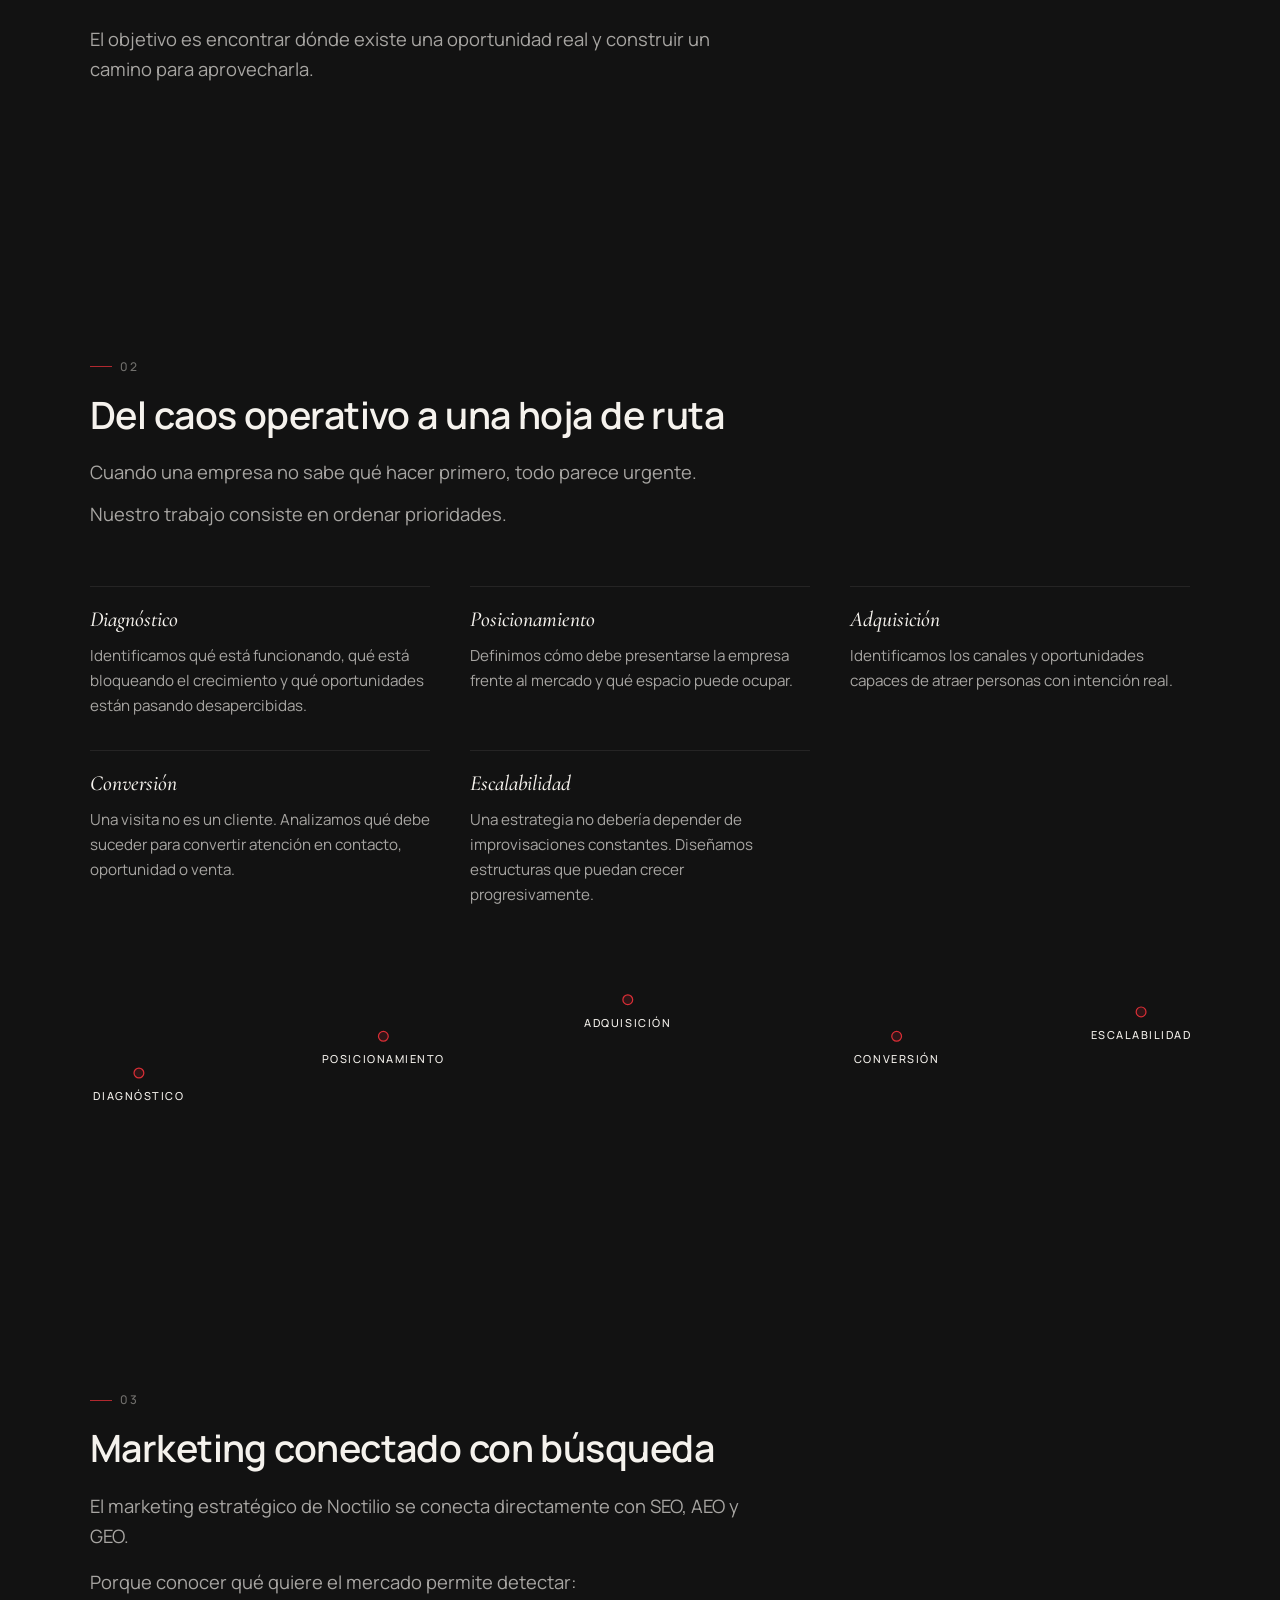
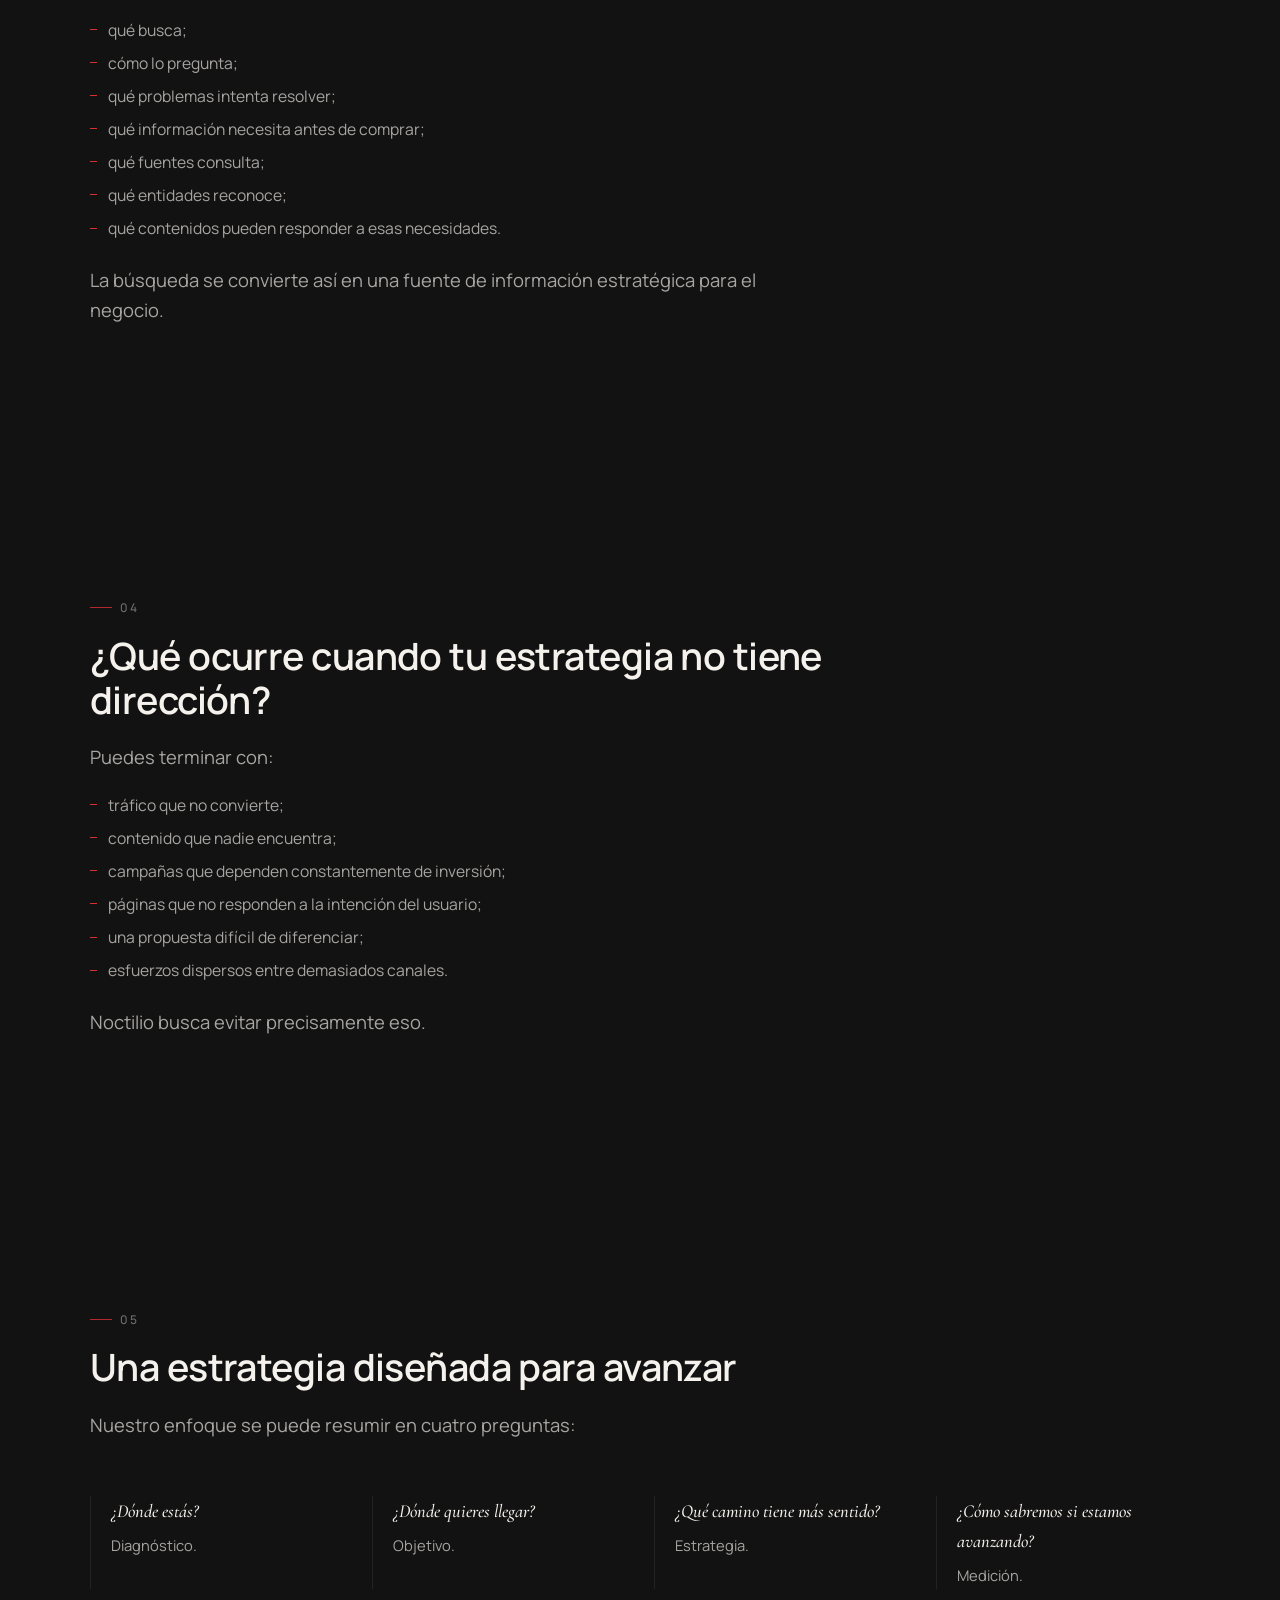
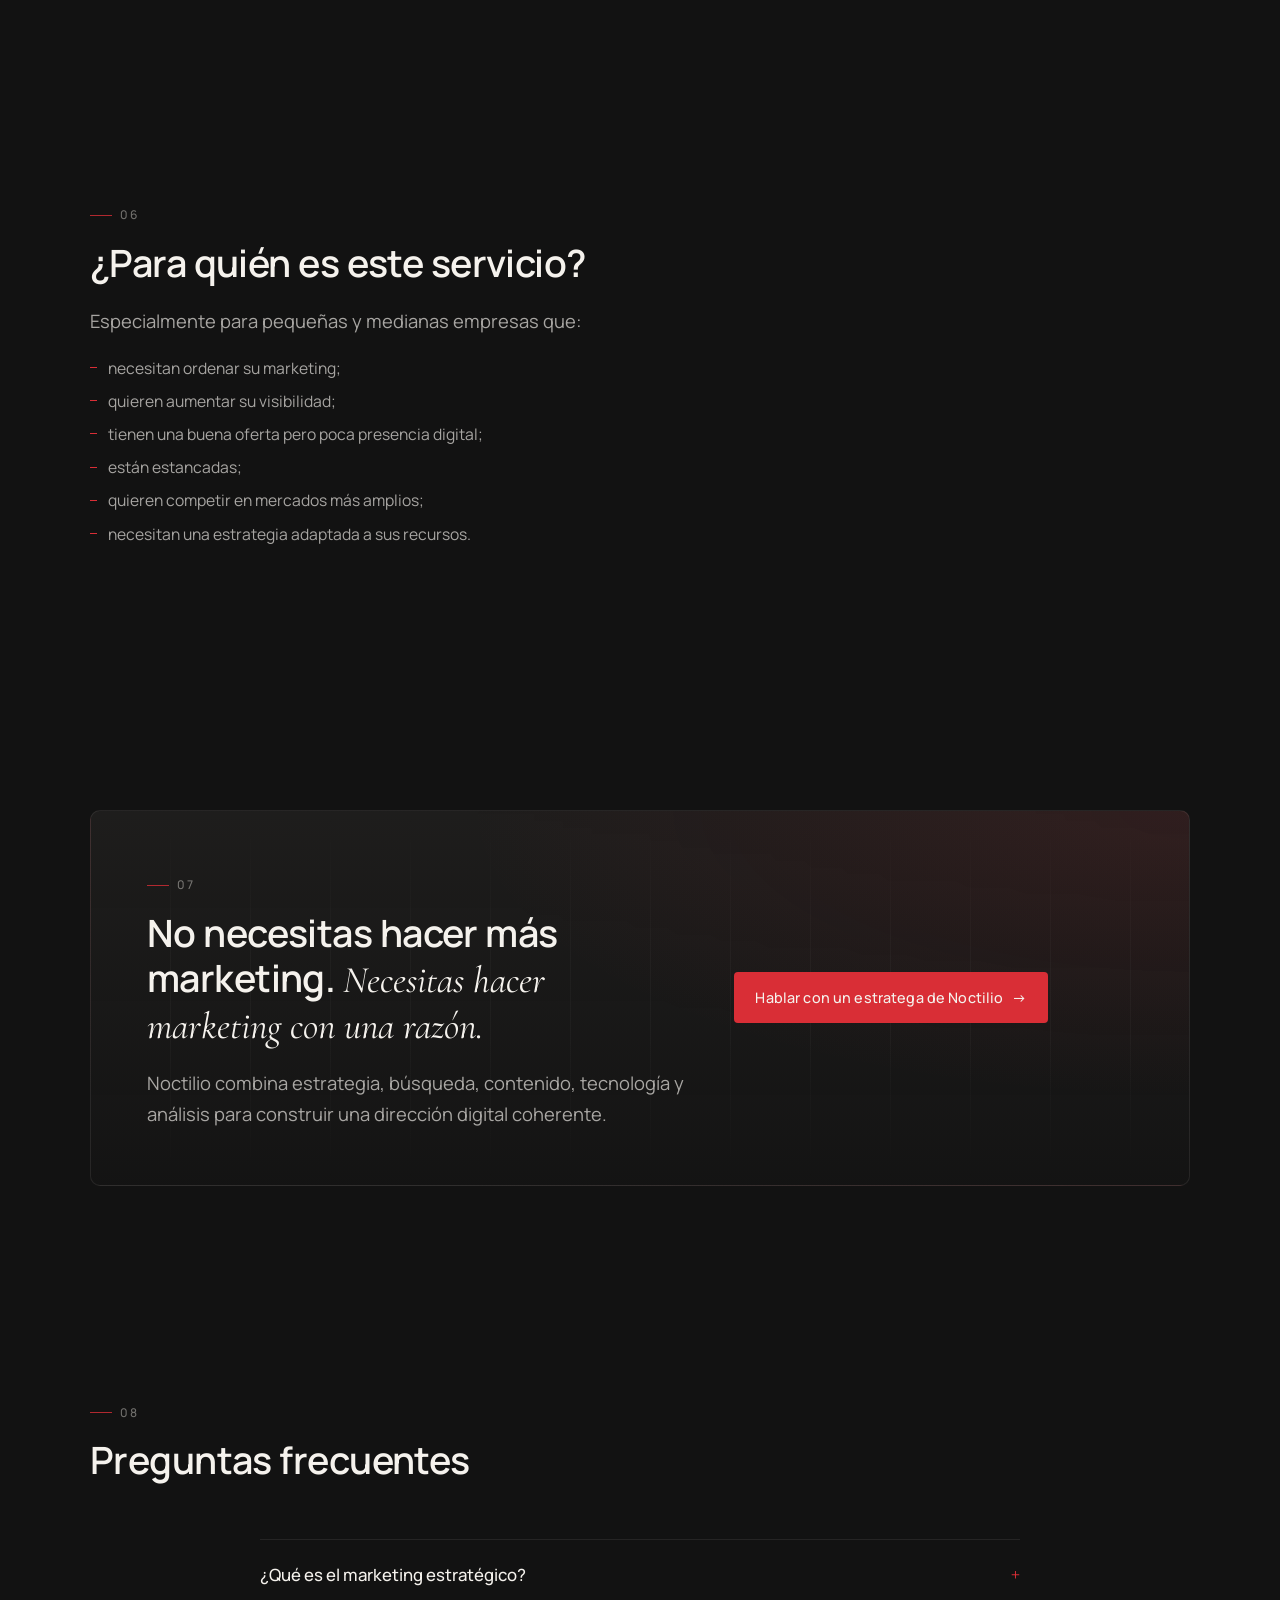
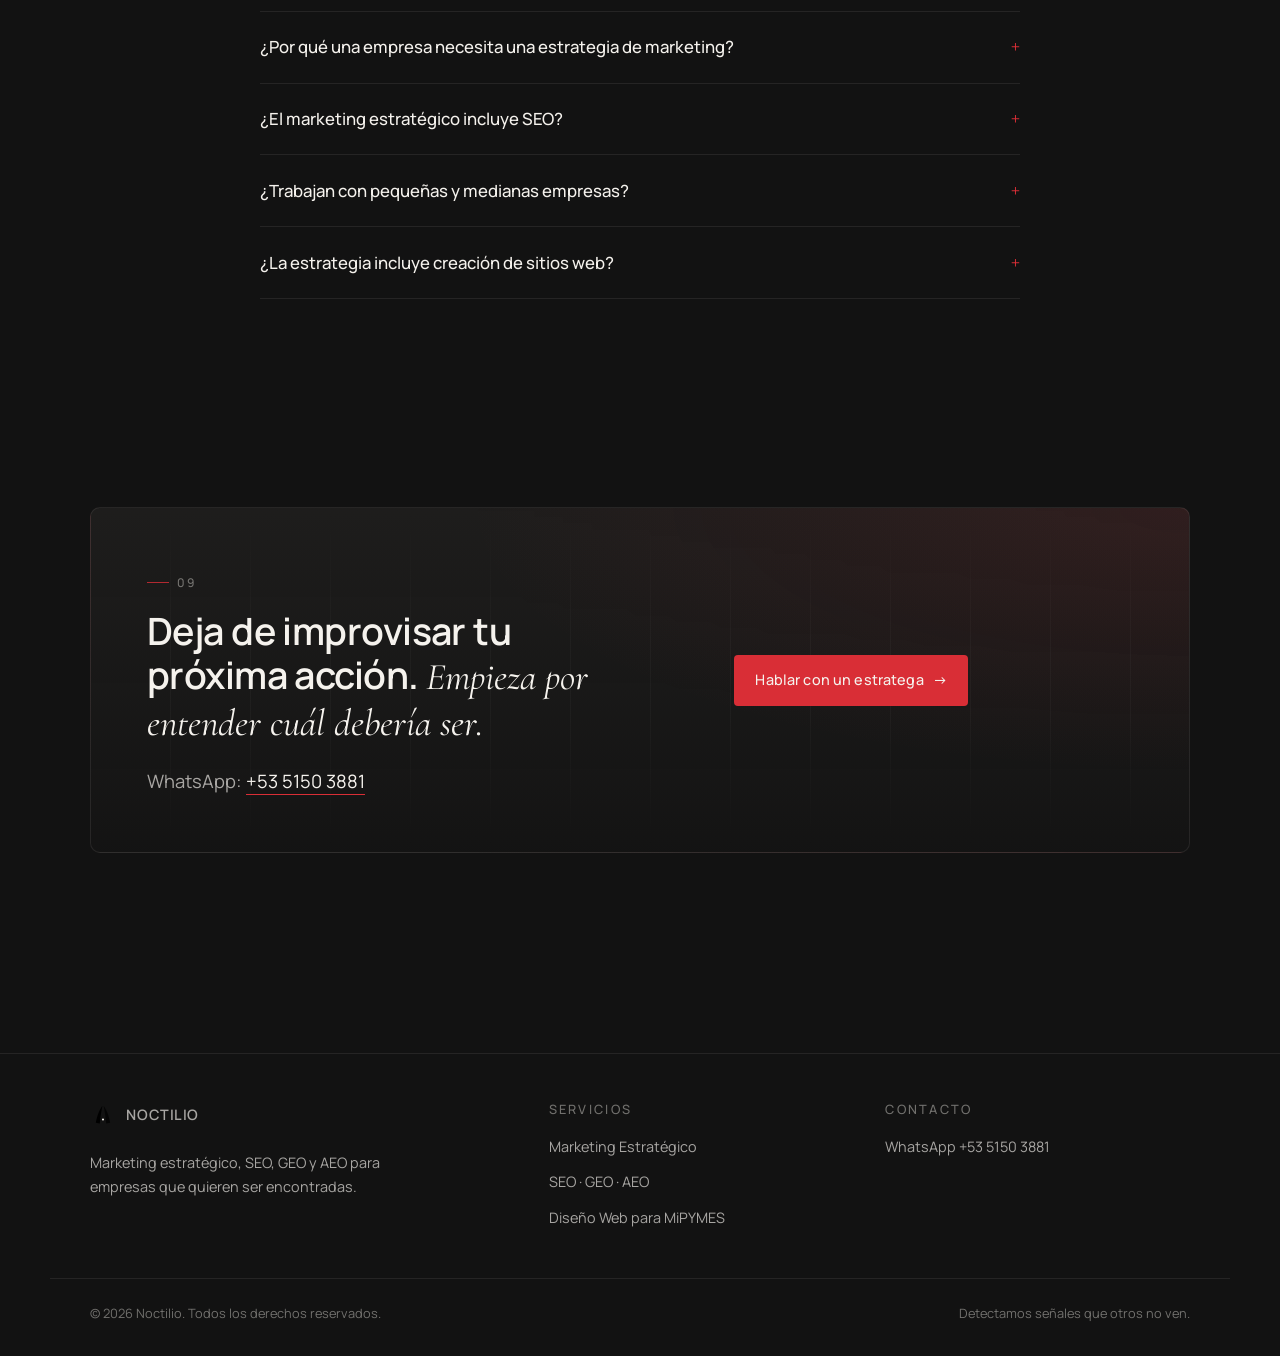
==== commit 57a0b321: "new page creaciom de web" ====
--- a/marketing-estrategico/index.html
+++ b/marketing-estrategico/index.html
@@ -5,14 +5,14 @@
 <meta name="viewport" content="width=device-width, initial-scale=1">
 <title>Marketing Estratégico para Empresas | Noctilio</title>
 <meta name="description" content="Convierte objetivos de negocio en una estrategia digital clara para ganar visibilidad, captar oportunidades y construir crecimiento sostenible.">
-<link rel="canonical" href="https://noctilio.com/marketing-estrategico/">
+<link rel="canonical" href="https://noctilio-agency.pages.dev/marketing-estrategico/">
 <meta name="theme-color" content="#121212">
 
 <meta property="og:type" content="website">
 <meta property="og:site_name" content="Noctilio">
 <meta property="og:title" content="Marketing Estratégico para Empresas | Noctilio">
 <meta property="og:description" content="Convierte objetivos de negocio en una estrategia digital clara para ganar visibilidad, captar oportunidades y construir crecimiento sostenible.">
-<meta property="og:url" content="https://noctilio.com/marketing-estrategico/">
+<meta property="og:url" content="https://noctilio-agency.pages.dev/marketing-estrategico/">
 <meta property="og:locale" content="es_ES">
 <meta name="twitter:card" content="summary_large_image">
 <meta name="twitter:title" content="Marketing Estratégico para Empresas | Noctilio">
@@ -29,7 +29,7 @@
   "@context": "https://schema.org",
   "@type": "Service",
   "name": "Marketing Estratégico",
-  "provider": {"@type":"Organization","name":"Noctilio","url":"https://noctilio.com/","telephone":"+5351503881"},
+  "provider": {"@type":"Organization","name":"Noctilio","url":"https://noctilio-agency.pages.dev/","telephone":"+5351503881"},
   "serviceType": "Marketing estratégico y estrategia digital",
   "areaServed": "Global",
   "description": "Estrategia digital que conecta objetivos de negocio con posicionamiento, adquisición, conversión y escalabilidad."
@@ -48,6 +48,16 @@
   ]
 }
 </script>
+<!-- Google tag (gtag.js) -->
+<script async src="https://www.googletagmanager.com/gtag/js?id=G-YCF7VSZDQ2"></script>
+<script>
+  window.dataLayer = window.dataLayer || [];
+  
+  function gtag() { dataLayer.push(arguments); }
+  gtag('js', new Date());
+  
+  gtag('config', 'G-YCF7VSZDQ2');
+</script>
 </head>
 <body>
 
@@ -65,10 +75,11 @@
     </a>
     <nav class="nav" aria-label="Principal">
       <ul class="nav__list">
-        <li><a class="nav__link" href="../">Inicio</a></li>
-        <li><a class="nav__link" href="./" aria-current="page">Marketing Estratégico</a></li>
-        <li><a class="nav__link" href="../seo-geo-aeo/">SEO · GEO · AEO</a></li>
-      </ul>
+  <li><a class="nav__link" href="../">Inicio</a></li>
+  <li><a class="nav__link" href="./" aria-current="page">Marketing</a></li>
+  <li><a class="nav__link" href="../seo-geo-aeo/">SEO · GEO · AEO</a></li>
+  <li><a class="nav__link" href="../diseno-web-mipymes/">Diseño Web</a></li>
+</ul>
     </nav>
     <a class="btn btn--primary header__cta" href="https://wa.me/5351503881?text=Hola%20Noctilio%2C%20quiero%20hablar%20con%20un%20estratega." target="_blank" rel="noopener">Hablar con Noctilio</a>
     <button class="burger" type="button" aria-label="Abrir menú" aria-controls="mobile-nav" aria-expanded="false">
@@ -81,6 +92,7 @@
   <a href="../">Inicio</a>
   <a href="./">Marketing Estratégico</a>
   <a href="../seo-geo-aeo/">SEO · GEO · AEO</a>
+  <a href="../diseno-web-mipymes/">Diseño Web para MiPYMES</a>
   <a class="btn btn--primary" href="https://wa.me/5351503881?text=Hola%20Noctilio%2C%20quiero%20hablar%20con%20un%20estratega." target="_blank" rel="noopener">Hablar con Noctilio</a>
 </nav>
 
@@ -296,7 +308,7 @@
         </details>
         <details>
           <summary>¿La estrategia incluye creación de sitios web?</summary>
-          <p>Cuando el sitio forma parte del problema o de la solución, puede integrarse en la estrategia. El sitio debe funcionar como una pieza del sistema comercial, no simplemente como una tarjeta de presentación.</p>
+          <p>Cuando el sitio forma parte del problema o de la solución, puede integrarse en la estrategia. El sitio debe funcionar como una pieza del sistema comercial, no simplemente como una tarjeta de presentación. Conoce nuestro <a href="../diseno-web-mipymes/" style="color:var(--c-text);border-bottom:1px solid var(--c-accent)">servicio de creación de sitios web</a>.</p>
         </details>
       </div>
     </div>
@@ -337,9 +349,10 @@
     <div>
       <h4>Servicios</h4>
       <ul>
-        <li><a href="./">Marketing Estratégico</a></li>
-        <li><a href="../seo-geo-aeo/">SEO · GEO · AEO</a></li>
-      </ul>
+  <li><a href="./">Marketing Estratégico</a></li>
+  <li><a href="../seo-geo-aeo/">SEO · GEO · AEO</a></li>
+  <li><a href="../diseno-web-mipymes/">Diseño Web para MiPYMES</a></li>
+</ul>
     </div>
     <div>
       <h4>Contacto</h4>
--- a/styles.css
+++ b/styles.css
@@ -214,7 +214,8 @@
 .network__edge.is-active { stroke: var(--c-accent); opacity: .55; }
 .network__node { cursor: pointer; }
 .network__node circle { fill: var(--c-bg); stroke: var(--c-border-strong); stroke-width: .8; transition: stroke .4s var(--ease), fill .4s var(--ease), r .4s var(--ease); }
-.network__node text { fill: var(--c-text-dim); font-family: var(--font-sans); font-size: 3.4px; font-weight: 500; letter-spacing: .02em; transition: fill .4s var(--ease); pointer-events: none; }
+.network__node { cursor: pointer; pointer-events: bounding-box; }
+.network__node text { fill: var(--c-text-dim); font-family: var(--font-sans); font-size: 3.4px; font-weight: 500; letter-spacing: .02em; transition: fill .4s var(--ease); }
 .network__node:hover circle, .network__node:focus-visible circle, .network__node.is-active circle { stroke: var(--c-accent); fill: var(--c-accent-soft); r: 6; }
 .network__node:hover text, .network__node.is-active text { fill: var(--c-text); }
 .network__pulse { fill: none; stroke: var(--c-accent); stroke-width: .6; opacity: 0; pointer-events: none; }
@@ -288,4 +289,103 @@
 .footer ul { list-style: none; padding: 0; display: grid; gap: .55rem; }
 .footer a { color: var(--c-text-muted); font-size: .9rem; }
 .footer a:hover { color: var(--c-text); }
-.footer__base { margin-top: 3rem; padding-top: 1.5rem; border-top: 1px solid var(--c-border); display: flex; flex-wrap: wrap; justify-content: space-between; gap: 1rem; font-size: .8rem; color: var(--c-text-dim); }+.footer__base { margin-top: 3rem; padding-top: 1.5rem; border-top: 1px solid var(--c-border); display: flex; flex-wrap: wrap; justify-content: space-between; gap: 1rem; font-size: .8rem; color: var(--c-text-dim); }
+/* ---------- Breadcrumbs (nuevo) ---------- */
+
+.breadcrumbs {
+  display: flex;
+  flex-wrap: wrap;
+  align-items: center;
+  gap: .5rem;
+  font-size: .78rem;
+  letter-spacing: .04em;
+  color: var(--c-text-dim);
+  margin-bottom: 1.5rem;
+}
+.breadcrumbs a { color: var(--c-text-muted); transition: color .3s var(--ease); }
+.breadcrumbs a:hover { color: var(--c-text); }
+.breadcrumbs .sep { opacity: .5; }
+.breadcrumbs [aria-current="page"] { color: var(--c-text); }
+
+/* ---------- Stack vertical (Facebook → Web → WhatsApp → Conversión) ---------- */
+
+.stack {
+  display: grid;
+  gap: .55rem;
+  margin-top: 2.5rem;
+  max-width: 560px;
+}
+.stack__step {
+  display: grid;
+  grid-template-columns: 1fr;
+  gap: .25rem;
+  border: 1px solid var(--c-border);
+  border-radius: var(--radius);
+  padding: 1.1rem 1.35rem;
+  background: rgba(61, 58, 55, 0.12);
+  transition: border-color .35s var(--ease), background-color .35s var(--ease);
+}
+.stack__step:hover {
+  border-color: var(--c-border-strong);
+  background: rgba(61, 58, 55, 0.26);
+}
+.stack__step--accent {
+  border-color: rgba(217, 46, 54, 0.32);
+  background: linear-gradient(180deg, rgba(217,46,54,.10), rgba(217,46,54,.02));
+}
+.stack__label {
+  font-family: var(--font-serif);
+  font-style: italic;
+  font-weight: 500;
+  font-size: 1.2rem;
+  color: var(--c-text);
+  letter-spacing: 0;
+}
+.stack__desc {
+  color: var(--c-text-muted);
+  font-size: .9rem;
+  line-height: 1.5;
+}
+.stack__arrow {
+  text-align: center;
+  color: var(--c-accent);
+  font-size: 1.1rem;
+  line-height: 1;
+  opacity: .75;
+  user-select: none;
+}
+
+/* ---------- Blueprint (fondo reticular para la página web) ---------- */
+
+.blueprint { position: relative; }
+.blueprint::before {
+  content: "";
+  position: absolute;
+  inset: 0;
+  background-image:
+    linear-gradient(rgba(245, 242, 237, 0.022) 1px, transparent 1px),
+    linear-gradient(90deg, rgba(245, 242, 237, 0.022) 1px, transparent 1px);
+  background-size: 64px 64px;
+  pointer-events: none;
+  mask-image: radial-gradient(ellipse at center, #000 15%, transparent 72%);
+  -webkit-mask-image: radial-gradient(ellipse at center, #000 15%, transparent 72%);
+  z-index: 0;
+}
+.blueprint > * { position: relative; z-index: 1; }
+
+/* ---------- Frase destacada ---------- */
+
+.callout {
+  border-left: 2px solid var(--c-accent);
+  padding: 1.25rem 0 1.25rem 1.5rem;
+  margin-top: 2rem;
+  max-width: 62ch;
+}
+.callout p {
+  font-family: var(--font-serif);
+  font-style: italic;
+  font-size: clamp(1.1rem, 2vw, 1.35rem);
+  color: var(--c-text);
+  line-height: 1.4;
+  max-width: none;
+}
